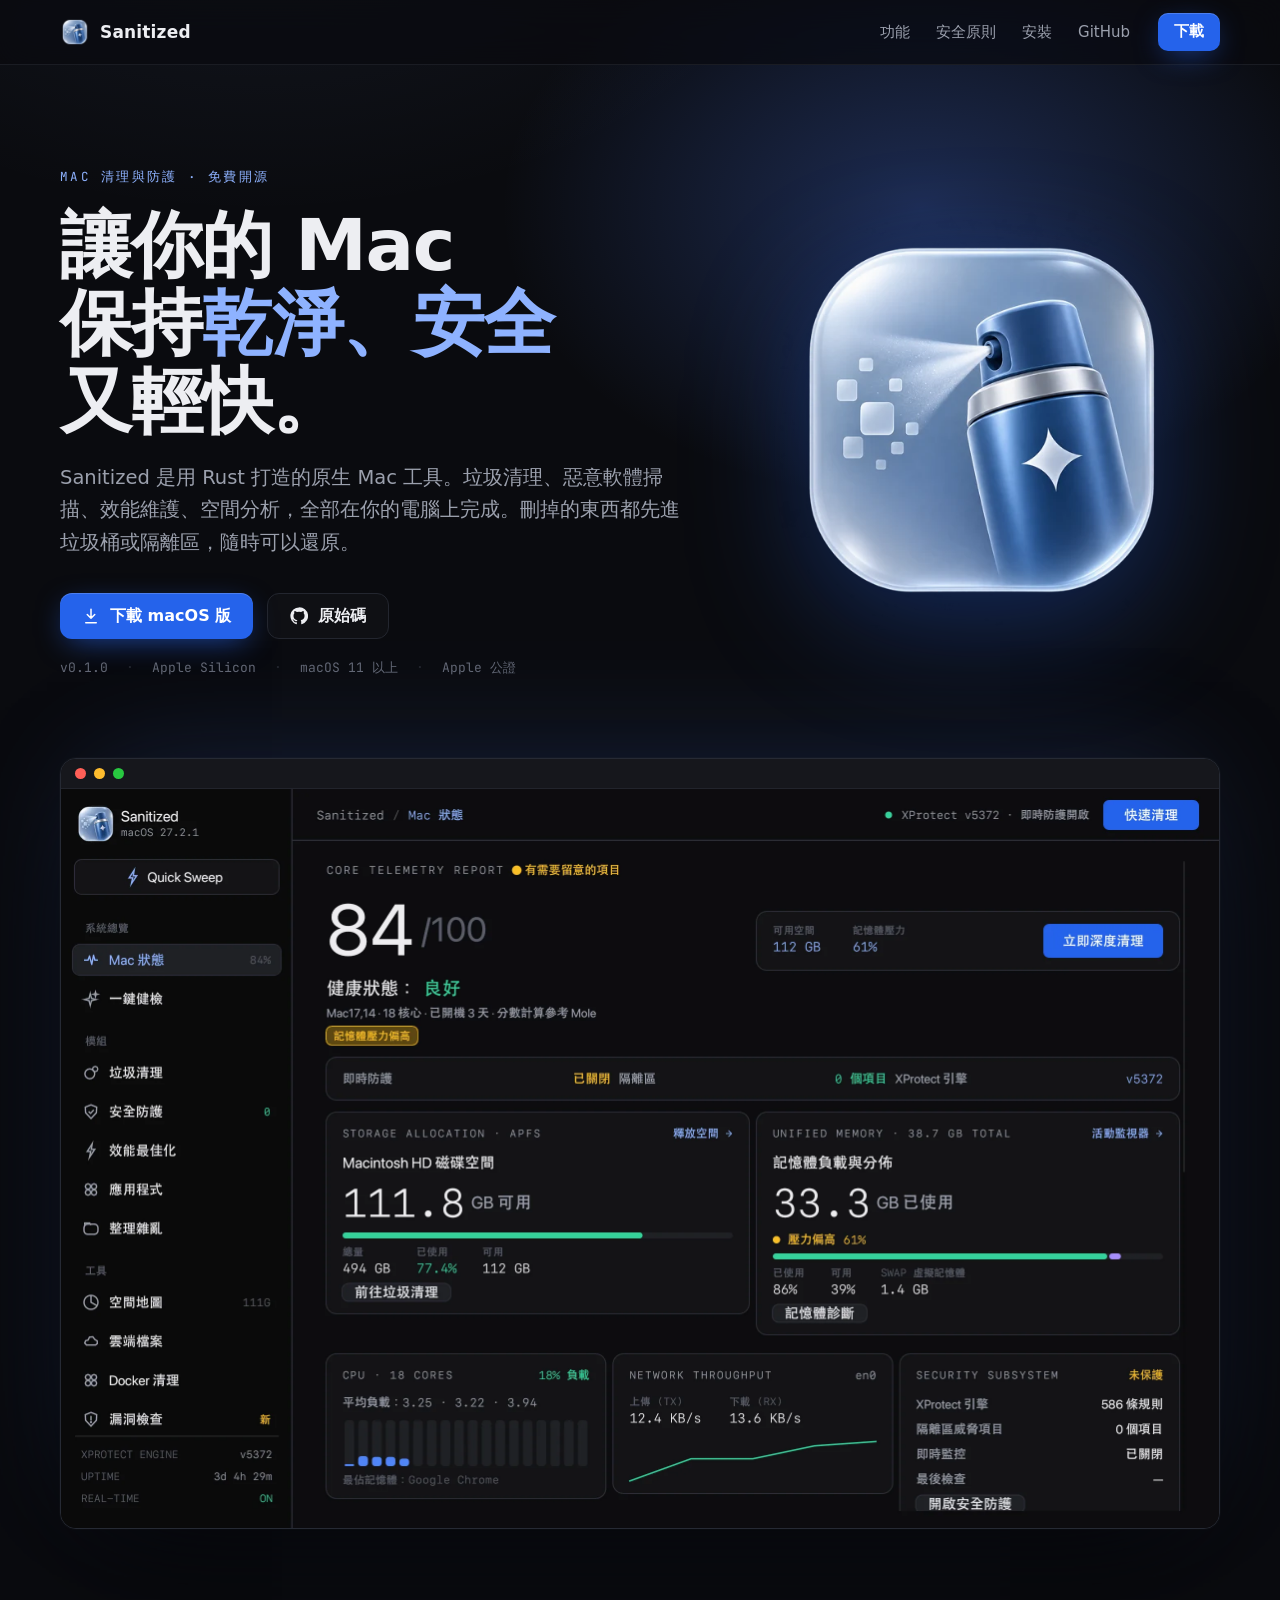
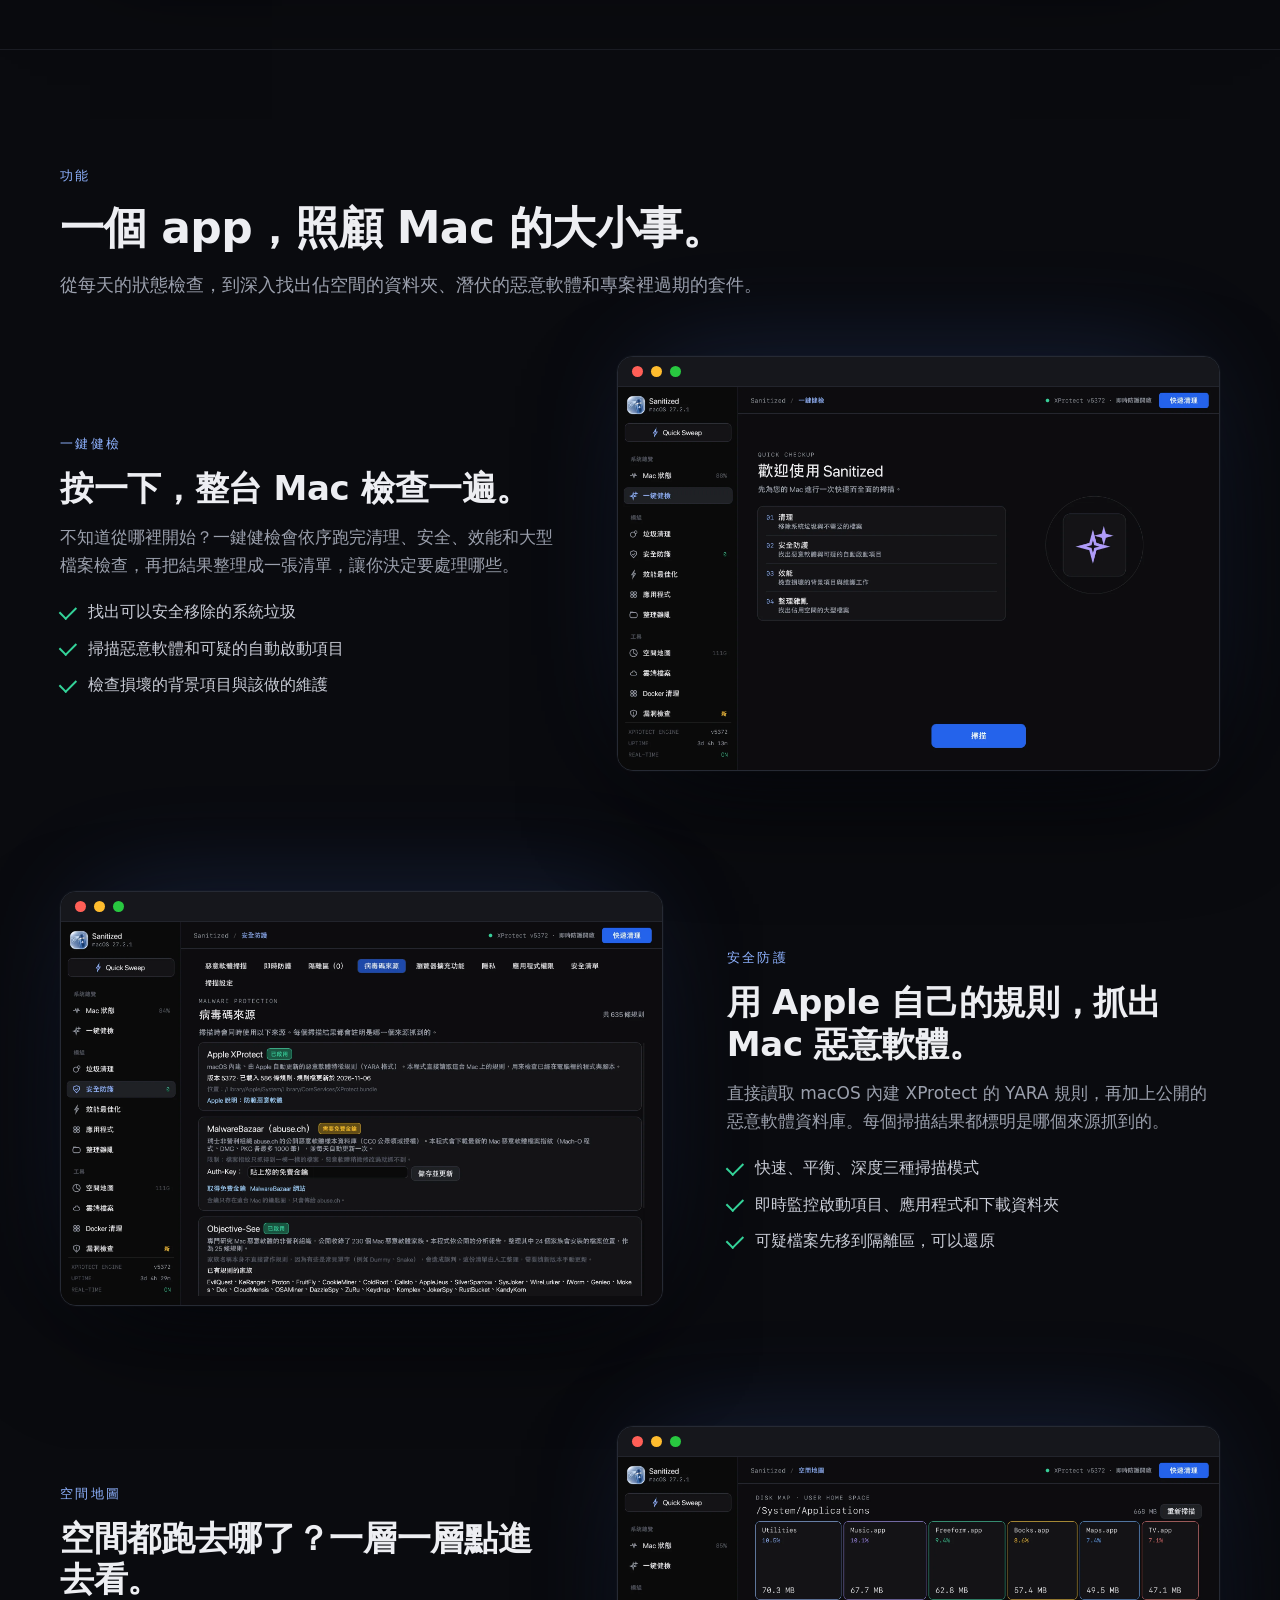
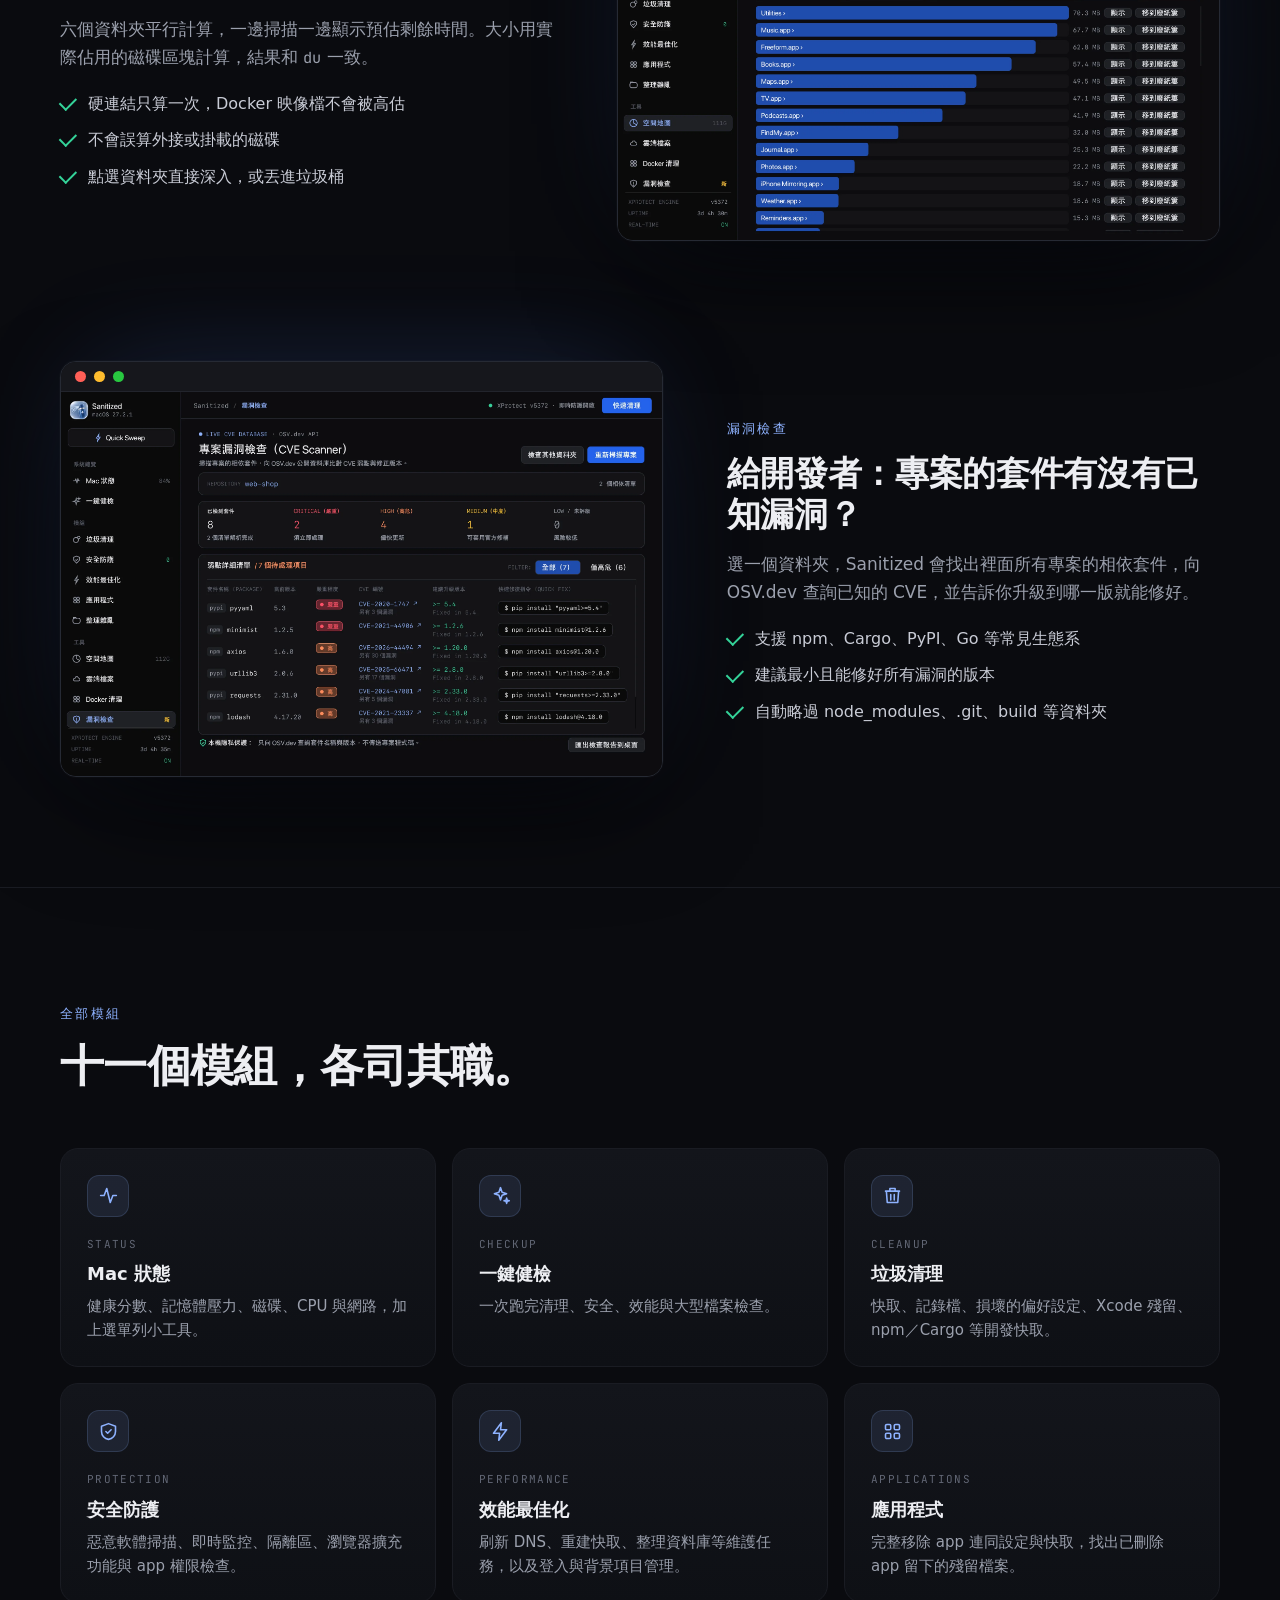
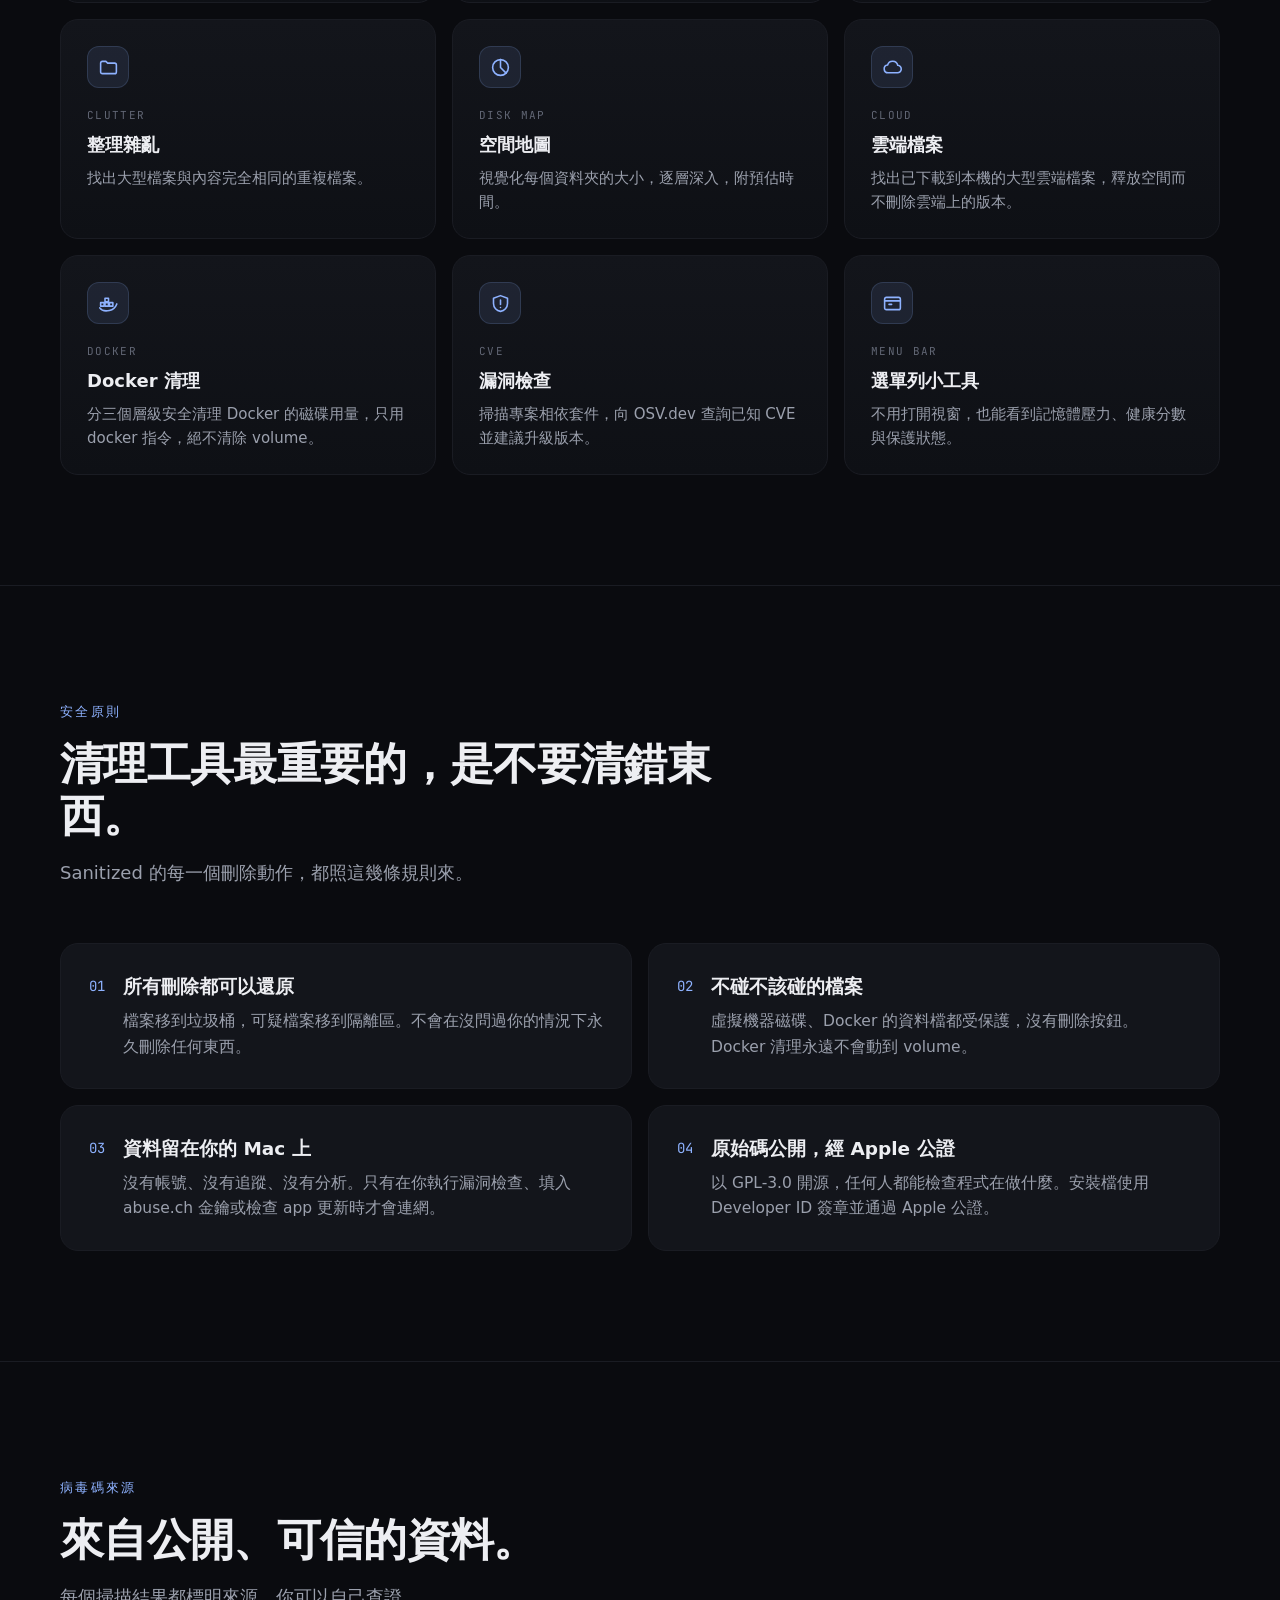
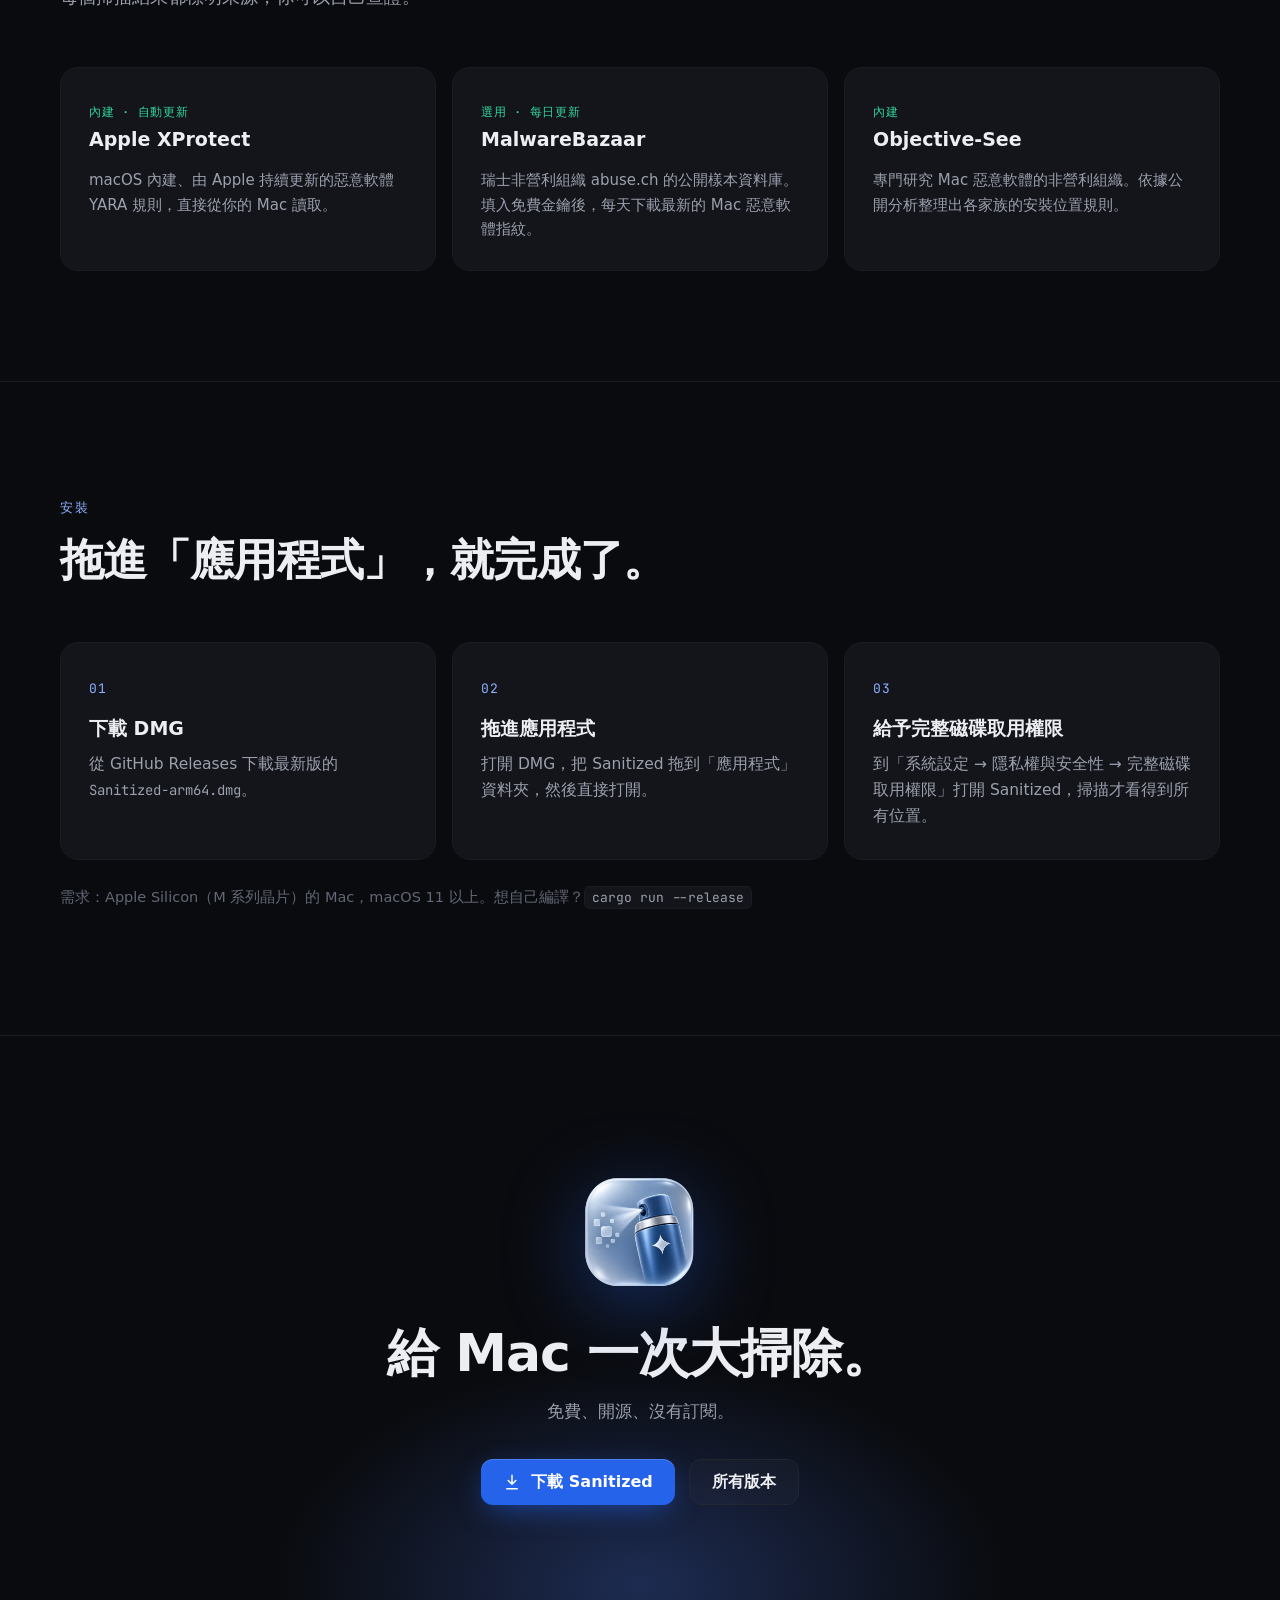
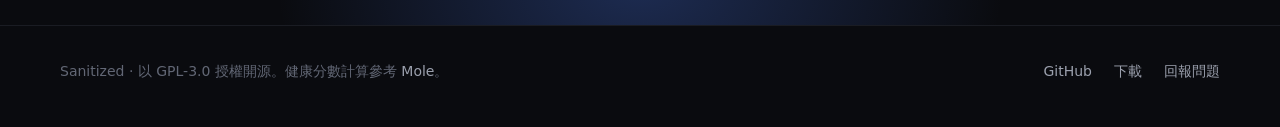
==== site/index.html @ 8356ea03 "Add landing page for sanitized.kaiwu.com.tw Co-Authored-By: Claude Opus 5.5 <noreply@anthropic.com>" ====
<!doctype html>
<html lang="zh-Hant">
<head>
<meta charset="utf-8">
<meta name="viewport" content="width=device-width, initial-scale=1">
<title>Sanitized — 免費開源的 Mac 清理與防護工具</title>
<meta name="description" content="Sanitized 是用 Rust 打造的 Mac 清理工具：垃圾清理、惡意軟體掃描、效能維護、空間地圖與專案漏洞檢查。所有刪除都可還原，經 Apple 公證，免費開源。">
<meta name="theme-color" content="#0a0b0f">
<link rel="icon" type="image/png" href="img/favicon.png">
<link rel="apple-touch-icon" href="img/apple-touch-icon.png">
<meta property="og:type" content="website">
<meta property="og:url" content="https://sanitized.kaiwu.com.tw/">
<meta property="og:title" content="Sanitized — 免費開源的 Mac 清理與防護工具">
<meta property="og:description" content="垃圾清理、惡意軟體掃描、效能維護、空間地圖與專案漏洞檢查。所有刪除都可還原，經 Apple 公證。">
<meta property="og:image" content="https://sanitized.kaiwu.com.tw/img/og.jpg">
<meta name="twitter:card" content="summary_large_image">
<link rel="preconnect" href="https://fonts.googleapis.com">
<link rel="preconnect" href="https://fonts.gstatic.com" crossorigin>
<link href="https://fonts.googleapis.com/css2?family=JetBrains+Mono:wght@400;500&display=swap" rel="stylesheet">
<style>
:root {
  --bg: #0a0b0f;
  --bg-2: #0e1015;
  --surface: #13151b;
  --surface-hi: #1a1d25;
  --line: #23262f;
  --line-soft: #1a1c23;
  --text: #edeef2;
  --muted: #9ba0ad;
  --faint: #626775;
  --accent: #8eb2ff;
  --accent-deep: #2563eb;
  --accent-glow: rgba(78, 128, 255, .28);
  --green: #34d399;
  --amber: #fbbf24;
  --radius: 18px;
  --sans: -apple-system, BlinkMacSystemFont, "SF Pro Text", "PingFang TC", "Noto Sans TC", "Microsoft JhengHei", system-ui, sans-serif;
  --mono: "JetBrains Mono", "SF Mono", ui-monospace, Menlo, monospace;
  color-scheme: dark;
}
* { box-sizing: border-box; }
html { scroll-behavior: smooth; }
body {
  margin: 0;
  background: var(--bg);
  color: var(--text);
  font-family: var(--sans);
  font-size: 17px;
  line-height: 1.65;
  -webkit-font-smoothing: antialiased;
  overflow-x: hidden;
}
img { max-width: 100%; height: auto; display: block; }
a { color: inherit; text-decoration: none; }
.wrap { width: min(1160px, 100% - 40px); margin-inline: auto; }
.eyebrow {
  font-family: var(--mono);
  font-size: 12.5px;
  letter-spacing: .18em;
  text-transform: uppercase;
  color: var(--accent);
}

/* ---------- nav */
nav.top {
  position: sticky; top: 0; z-index: 20;
  backdrop-filter: saturate(160%) blur(16px);
  -webkit-backdrop-filter: saturate(160%) blur(16px);
  background: rgba(10, 11, 15, .72);
  border-bottom: 1px solid var(--line-soft);
}
nav.top .wrap { display: flex; align-items: center; gap: 28px; height: 64px; }
.brand { display: flex; align-items: center; gap: 10px; font-weight: 600; font-size: 17px; letter-spacing: .01em; }
.brand img { width: 30px; height: 30px; }
nav.top ul { display: flex; gap: 26px; list-style: none; margin: 0 0 0 auto; padding: 0; font-size: 15px; color: var(--muted); }
nav.top ul a:hover { color: var(--text); }
.btn {
  display: inline-flex; align-items: center; justify-content: center; gap: 10px;
  height: 46px; padding: 0 22px; border-radius: 12px;
  font-size: 16px; font-weight: 600; white-space: nowrap;
  transition: transform .15s ease, background .15s ease, border-color .15s ease;
}
.btn:active { transform: translateY(1px); }
.btn-primary { background: var(--accent-deep); color: #fff; box-shadow: 0 8px 30px -8px rgba(37, 99, 235, .7), inset 0 1px 0 rgba(255,255,255,.18); }
.btn-primary:hover { background: #2f6df0; }
.btn-ghost { border: 1px solid var(--line); color: var(--text); background: rgba(255,255,255,.02); }
.btn-ghost:hover { border-color: #353947; background: rgba(255,255,255,.05); }
.btn svg { width: 18px; height: 18px; flex: none; }
nav.top .btn { height: 38px; padding: 0 16px; font-size: 14.5px; border-radius: 10px; }

/* ---------- hero */
.hero { position: relative; padding: 96px 0 40px; }
.hero::before {
  content: ""; position: absolute; inset: -200px 0 auto; height: 900px; z-index: -1;
  background:
    radial-gradient(600px 420px at 72% 38%, var(--accent-glow), transparent 70%),
    radial-gradient(800px 500px at 20% 0%, rgba(142, 178, 255, .08), transparent 70%);
}
.hero-grid { display: grid; grid-template-columns: 1.15fr .85fr; align-items: center; gap: 48px; }
.hero h1 {
  font-size: clamp(40px, 6.2vw, 72px);
  line-height: 1.08; letter-spacing: -.02em; font-weight: 700;
  margin: 18px 0 22px;
}
.hero h1 .soft { color: var(--accent); }
.hero p.lede { font-size: clamp(17px, 1.6vw, 19.5px); color: var(--muted); max-width: 34em; margin: 0 0 34px; }
.cta { display: flex; flex-wrap: wrap; gap: 14px; align-items: center; }
.meta { margin-top: 18px; font-family: var(--mono); font-size: 13px; color: var(--faint); display: flex; flex-wrap: wrap; gap: 8px 18px; }
.meta span::before { content: "·"; margin-right: 18px; color: var(--line); }
.meta span:first-child::before { display: none; }
.hero-logo { position: relative; justify-self: center; width: min(420px, 100%); }
.hero-logo img { width: 100%; filter: drop-shadow(0 30px 60px rgba(37, 99, 235, .35)); animation: float 7s ease-in-out infinite; }
@keyframes float { 50% { transform: translateY(-12px) rotate(-1deg); } }
@media (prefers-reduced-motion: reduce) { .hero-logo img { animation: none; } html { scroll-behavior: auto; } }

/* ---------- window frame */
.window {
  border-radius: 16px; overflow: hidden;
  border: 1px solid #262a34;
  background: #0c0c0e;
  box-shadow: 0 40px 120px -30px rgba(0,0,0,.9), 0 0 0 1px rgba(255,255,255,.02), 0 -20px 120px -40px var(--accent-glow);
}
.window .bar { height: 30px; display: flex; align-items: center; gap: 8px; padding: 0 14px; background: #16171c; border-bottom: 1px solid #22242c; }
.window .bar i { width: 11px; height: 11px; border-radius: 50%; background: #3a3d48; }
.window .bar i:nth-child(1) { background: #ff5f57; }
.window .bar i:nth-child(2) { background: #febc2e; }
.window .bar i:nth-child(3) { background: #28c840; }
.showcase { padding: 40px 0 120px; }

/* ---------- sections */
section.block { padding: 110px 0; border-top: 1px solid var(--line-soft); }
.head { max-width: 720px; margin-bottom: 56px; }
.head h2 { font-size: clamp(30px, 4vw, 44px); line-height: 1.18; letter-spacing: -.015em; margin: 14px 0 16px; font-weight: 700; }
.head p { color: var(--muted); margin: 0; font-size: 18px; }

/* feature rows */
.row { display: grid; grid-template-columns: .9fr 1.1fr; gap: 64px; align-items: center; margin-bottom: 120px; }
.row:last-child { margin-bottom: 0; }
.row.flip { grid-template-columns: 1.1fr .9fr; }
.row.flip .copy { order: 2; }
.row h3 { font-size: clamp(26px, 3vw, 34px); line-height: 1.22; margin: 12px 0 14px; letter-spacing: -.01em; }
.row p { color: var(--muted); margin: 0 0 20px; }
.ticks { list-style: none; padding: 0; margin: 0; display: grid; gap: 10px; }
.ticks li { position: relative; padding-left: 28px; color: #c9ccd6; font-size: 16px; }
.ticks li::before {
  content: ""; position: absolute; left: 2px; top: .52em; width: 14px; height: 8px;
  border-left: 2px solid var(--green); border-bottom: 2px solid var(--green);
  transform: rotate(-45deg) translateY(-3px);
}

/* grid of all modules */
.grid { display: grid; grid-template-columns: repeat(3, 1fr); gap: 16px; }
.card {
  background: linear-gradient(180deg, var(--surface), var(--bg-2));
  border: 1px solid var(--line-soft);
  border-radius: var(--radius);
  padding: 26px 26px 24px;
  transition: border-color .2s ease, transform .2s ease;
}
.card:hover { border-color: var(--line); transform: translateY(-2px); }
.card .ico {
  width: 42px; height: 42px; border-radius: 12px; display: grid; place-items: center;
  background: rgba(142, 178, 255, .1); color: var(--accent); margin-bottom: 18px;
  border: 1px solid rgba(142, 178, 255, .16);
}
.card .ico svg { width: 21px; height: 21px; }
.card h4 { margin: 0 0 6px; font-size: 18px; }
.card p { margin: 0; color: var(--muted); font-size: 15px; line-height: 1.6; }
.card .tag { font-family: var(--mono); font-size: 11px; letter-spacing: .12em; color: var(--faint); margin-bottom: 6px; display: block; }

/* principles */
.principles { display: grid; grid-template-columns: repeat(2, 1fr); gap: 16px; }
.principle { display: flex; gap: 18px; padding: 28px; border-radius: var(--radius); border: 1px solid var(--line-soft); background: var(--surface); }
.principle .num { font-family: var(--mono); color: var(--accent); font-size: 14px; padding-top: 3px; }
.principle h4 { margin: 0 0 6px; font-size: 18.5px; }
.principle p { margin: 0; color: var(--muted); font-size: 15.5px; }

/* sources */
.sources { display: grid; grid-template-columns: repeat(3, 1fr); gap: 16px; }
.source { padding: 28px; border-radius: var(--radius); border: 1px solid var(--line-soft); background: var(--surface); }
.source h4 { margin: 0 0 4px; font-size: 19px; }
.source .kind { font-family: var(--mono); font-size: 12px; color: var(--green); letter-spacing: .06em; }
.source p { color: var(--muted); font-size: 15px; margin: 12px 0 0; }

/* install */
.install { display: grid; grid-template-columns: repeat(3, 1fr); gap: 16px; counter-reset: s; }
.step { padding: 30px 28px; border-radius: var(--radius); border: 1px solid var(--line-soft); background: var(--surface); position: relative; }
.step::before {
  counter-increment: s; content: "0" counter(s);
  font-family: var(--mono); font-size: 13px; color: var(--accent); letter-spacing: .1em;
}
.step h4 { margin: 12px 0 8px; font-size: 19px; }
.step p { margin: 0; color: var(--muted); font-size: 15.5px; }
.req { margin-top: 26px; color: var(--faint); font-size: 14.5px; }
.req code { font-family: var(--mono); font-size: 13px; color: var(--muted); background: var(--surface); border: 1px solid var(--line-soft); padding: 2px 7px; border-radius: 6px; }

/* final cta */
.final { text-align: center; padding: 130px 0 120px; position: relative; border-top: 1px solid var(--line-soft); overflow: hidden; }
.final::before { content: ""; position: absolute; inset: auto 0 -260px; height: 600px; z-index: -1; background: radial-gradient(520px 320px at 50% 50%, var(--accent-glow), transparent 70%); }
.final img { width: 132px; margin: 0 auto 26px; filter: drop-shadow(0 18px 40px rgba(37,99,235,.4)); }
.final h2 { font-size: clamp(32px, 4.6vw, 52px); margin: 0 0 14px; letter-spacing: -.02em; line-height: 1.15; }
.final p { color: var(--muted); margin: 0 auto 34px; max-width: 30em; }
.final .cta { justify-content: center; }

footer { border-top: 1px solid var(--line-soft); padding: 34px 0 44px; color: var(--faint); font-size: 14px; }
footer .wrap { display: flex; flex-wrap: wrap; gap: 12px 28px; justify-content: space-between; }
footer a { color: var(--muted); }
footer a:hover { color: var(--text); }
footer nav { display: flex; gap: 22px; flex-wrap: wrap; }

/* ---------- responsive */
@media (max-width: 960px) {
  .hero { padding-top: 56px; }
  .hero-grid, .row, .row.flip { grid-template-columns: 1fr; gap: 36px; }
  .hero-logo { order: -1; width: min(260px, 70%); }
  .row.flip .copy { order: 0; }
  .row { margin-bottom: 88px; }
  .grid, .sources, .install { grid-template-columns: 1fr 1fr; }
  section.block { padding: 84px 0; }
}
@media (max-width: 640px) {
  body { font-size: 16px; }
  .wrap { width: calc(100% - 32px); }
  nav.top ul { display: none; }
  nav.top .btn { margin-left: auto; }
  .grid, .sources, .install, .principles { grid-template-columns: 1fr; }
  .window .bar { height: 22px; padding: 0 10px; gap: 6px; }
  .window .bar i { width: 8px; height: 8px; }
  .window { border-radius: 10px; }
  .cta .btn { width: 100%; }
  .showcase { padding-bottom: 80px; }
  .principle { padding: 22px; }
}
</style>
</head>
<body>

<nav class="top" aria-label="主選單">
  <div class="wrap">
    <a class="brand" href="#"><img src="img/favicon.png" alt="" width="30" height="30">Sanitized</a>
    <ul>
      <li><a href="#features">功能</a></li>
      <li><a href="#safety">安全原則</a></li>
      <li><a href="#install">安裝</a></li>
      <li><a href="https://github.com/kaiwutech-TW/sanitized">GitHub</a></li>
    </ul>
    <a class="btn btn-primary" href="https://github.com/kaiwutech-TW/sanitized/releases/latest/download/Sanitized-arm64.dmg">下載</a>
  </div>
</nav>

<header class="hero">
  <div class="wrap hero-grid">
    <div>
      <span class="eyebrow">Mac 清理與防護 · 免費開源</span>
      <h1>讓你的 Mac<br>保持<span class="soft">乾淨、安全</span><br>又輕快。</h1>
      <p class="lede">Sanitized 是用 Rust 打造的原生 Mac 工具。垃圾清理、惡意軟體掃描、效能維護、空間分析，全部在你的電腦上完成。刪掉的東西都先進垃圾桶或隔離區，隨時可以還原。</p>
      <div class="cta">
        <a class="btn btn-primary" href="https://github.com/kaiwutech-TW/sanitized/releases/latest/download/Sanitized-arm64.dmg">
          <svg viewBox="0 0 24 24" fill="none" stroke="currentColor" stroke-width="2" stroke-linecap="round" stroke-linejoin="round" aria-hidden="true"><path d="M12 3v12m0 0-5-5m5 5 5-5M5 21h14"/></svg>
          下載 macOS 版
        </a>
        <a class="btn btn-ghost" href="https://github.com/kaiwutech-TW/sanitized">
          <svg viewBox="0 0 24 24" fill="currentColor" aria-hidden="true"><path d="M12 .5a11.5 11.5 0 0 0-3.64 22.41c.58.1.79-.25.79-.56v-2c-3.2.7-3.88-1.37-3.88-1.37-.53-1.33-1.28-1.69-1.28-1.69-1.05-.71.08-.7.08-.7 1.16.08 1.77 1.19 1.77 1.19 1.03 1.77 2.7 1.26 3.36.96.1-.75.4-1.26.73-1.55-2.55-.29-5.24-1.28-5.24-5.68 0-1.26.45-2.28 1.19-3.09-.12-.29-.52-1.46.11-3.04 0 0 .97-.31 3.17 1.18a11 11 0 0 1 5.77 0c2.2-1.49 3.17-1.18 3.17-1.18.63 1.58.23 2.75.11 3.04.74.81 1.19 1.83 1.19 3.09 0 4.41-2.69 5.38-5.25 5.67.41.36.78 1.06.78 2.14v3.17c0 .31.21.67.8.56A11.5 11.5 0 0 0 12 .5Z"/></svg>
          原始碼
        </a>
      </div>
      <div class="meta"><span>v0.1.0</span><span>Apple Silicon</span><span>macOS 11 以上</span><span>Apple 公證</span></div>
    </div>
    <div class="hero-logo"><img src="img/logo-512.webp" alt="Sanitized 圖示：藍色噴霧罐" width="512" height="512"></div>
  </div>
</header>

<div class="showcase">
  <div class="wrap">
    <div class="window">
      <div class="bar"><i></i><i></i><i></i></div>
      <img src="img/shot-status.webp" alt="Sanitized 的 Mac 狀態頁：健康分數、磁碟、記憶體、CPU 與安全狀態" width="2320" height="1480">
    </div>
  </div>
</div>

<section class="block" id="features">
  <div class="wrap">
    <div class="head">
      <span class="eyebrow">功能</span>
      <h2>一個 app，照顧 Mac 的大小事。</h2>
      <p>從每天的狀態檢查，到深入找出佔空間的資料夾、潛伏的惡意軟體和專案裡過期的套件。</p>
    </div>

    <div class="row">
      <div class="copy">
        <span class="eyebrow">一鍵健檢</span>
        <h3>按一下，整台 Mac 檢查一遍。</h3>
        <p>不知道從哪裡開始？一鍵健檢會依序跑完清理、安全、效能和大型檔案檢查，再把結果整理成一張清單，讓你決定要處理哪些。</p>
        <ul class="ticks">
          <li>找出可以安全移除的系統垃圾</li>
          <li>掃描惡意軟體和可疑的自動啟動項目</li>
          <li>檢查損壞的背景項目與該做的維護</li>
      </ul>
      </div>
      <div class="window"><div class="bar"><i></i><i></i><i></i></div><img src="img/shot-home.webp" alt="一鍵健檢頁面" loading="lazy" width="2320" height="1480"></div>
    </div>

    <div class="row flip">
      <div class="copy">
        <span class="eyebrow">安全防護</span>
        <h3>用 Apple 自己的規則，抓出 Mac 惡意軟體。</h3>
        <p>直接讀取 macOS 內建 XProtect 的 YARA 規則，再加上公開的惡意軟體資料庫。每個掃描結果都標明是哪個來源抓到的。</p>
        <ul class="ticks">
          <li>快速、平衡、深度三種掃描模式</li>
          <li>即時監控啟動項目、應用程式和下載資料夾</li>
          <li>可疑檔案先移到隔離區，可以還原</li>
        </ul>
      </div>
      <div class="window"><div class="bar"><i></i><i></i><i></i></div><img src="img/shot-sources.webp" alt="病毒碼來源頁面：Apple XProtect、MalwareBazaar、Objective-See" loading="lazy" width="2320" height="1480"></div>
    </div>

    <div class="row">
      <div class="copy">
        <span class="eyebrow">空間地圖</span>
        <h3>空間都跑去哪了？一層一層點進去看。</h3>
        <p>六個資料夾平行計算，一邊掃描一邊顯示預估剩餘時間。大小用實際佔用的磁碟區塊計算，結果和 <code style="font-family:var(--mono);font-size:.9em">du</code> 一致。</p>
        <ul class="ticks">
          <li>硬連結只算一次，Docker 映像檔不會被高估</li>
          <li>不會誤算外接或掛載的磁碟</li>
          <li>點選資料夾直接深入，或丟進垃圾桶</li>
        </ul>
      </div>
      <div class="window"><div class="bar"><i></i><i></i><i></i></div><img src="img/shot-lens.webp" alt="空間地圖頁面：依大小排列的資料夾" loading="lazy" width="2320" height="1480"></div>
    </div>

    <div class="row flip">
      <div class="copy">
        <span class="eyebrow">漏洞檢查</span>
        <h3>給開發者：專案的套件有沒有已知漏洞？</h3>
        <p>選一個資料夾，Sanitized 會找出裡面所有專案的相依套件，向 OSV.dev 查詢已知的 CVE，並告訴你升級到哪一版就能修好。</p>
        <ul class="ticks">
          <li>支援 npm、Cargo、PyPI、Go 等常見生態系</li>
          <li>建議最小且能修好所有漏洞的版本</li>
          <li>自動略過 node_modules、.git、build 等資料夾</li>
        </ul>
      </div>
      <div class="window"><div class="bar"><i></i><i></i><i></i></div><img src="img/shot-vuln.webp" alt="漏洞檢查頁面" loading="lazy" width="2320" height="1480"></div>
    </div>
  </div>
</section>

<section class="block">
  <div class="wrap">
    <div class="head">
      <span class="eyebrow">全部模組</span>
      <h2>十一個模組，各司其職。</h2>
    </div>
    <div class="grid">
      <div class="card"><div class="ico"><svg viewBox="0 0 24 24" fill="none" stroke="currentColor" stroke-width="1.8" stroke-linecap="round" stroke-linejoin="round"><path d="M3 12h4l3-8 4 16 3-8h4"/></svg></div><span class="tag">STATUS</span><h4>Mac 狀態</h4><p>健康分數、記憶體壓力、磁碟、CPU 與網路，加上選單列小工具。</p></div>
      <div class="card"><div class="ico"><svg viewBox="0 0 24 24" fill="none" stroke="currentColor" stroke-width="1.8" stroke-linecap="round" stroke-linejoin="round"><path d="M12 3l1.8 5.2L19 10l-5.2 1.8L12 17l-1.8-5.2L5 10l5.2-1.8z"/><path d="M19 15l.7 2.3L22 18l-2.3.7L19 21l-.7-2.3L16 18l2.3-.7z"/></svg></div><span class="tag">CHECKUP</span><h4>一鍵健檢</h4><p>一次跑完清理、安全、效能與大型檔案檢查。</p></div>
      <div class="card"><div class="ico"><svg viewBox="0 0 24 24" fill="none" stroke="currentColor" stroke-width="1.8" stroke-linecap="round" stroke-linejoin="round"><path d="M4 7h16M10 11v6M14 11v6M5 7l1 13h12l1-13M9 7V4h6v3"/></svg></div><span class="tag">CLEANUP</span><h4>垃圾清理</h4><p>快取、記錄檔、損壞的偏好設定、Xcode 殘留、npm／Cargo 等開發快取。</p></div>
      <div class="card"><div class="ico"><svg viewBox="0 0 24 24" fill="none" stroke="currentColor" stroke-width="1.8" stroke-linecap="round" stroke-linejoin="round"><path d="M12 3l8 3v6c0 4.5-3.4 8.3-8 9-4.6-.7-8-4.5-8-9V6z"/><path d="M9 12l2 2 4-4"/></svg></div><span class="tag">PROTECTION</span><h4>安全防護</h4><p>惡意軟體掃描、即時監控、隔離區、瀏覽器擴充功能與 app 權限檢查。</p></div>
      <div class="card"><div class="ico"><svg viewBox="0 0 24 24" fill="none" stroke="currentColor" stroke-width="1.8" stroke-linecap="round" stroke-linejoin="round"><path d="M13 2L4 14h7l-1 8 9-12h-7z"/></svg></div><span class="tag">PERFORMANCE</span><h4>效能最佳化</h4><p>刷新 DNS、重建快取、整理資料庫等維護任務，以及登入與背景項目管理。</p></div>
      <div class="card"><div class="ico"><svg viewBox="0 0 24 24" fill="none" stroke="currentColor" stroke-width="1.8" stroke-linecap="round" stroke-linejoin="round"><rect x="4" y="4" width="6" height="6" rx="1.5"/><rect x="14" y="4" width="6" height="6" rx="1.5"/><rect x="4" y="14" width="6" height="6" rx="1.5"/><rect x="14" y="14" width="6" height="6" rx="1.5"/></svg></div><span class="tag">APPLICATIONS</span><h4>應用程式</h4><p>完整移除 app 連同設定與快取，找出已刪除 app 留下的殘留檔案。</p></div>
      <div class="card"><div class="ico"><svg viewBox="0 0 24 24" fill="none" stroke="currentColor" stroke-width="1.8" stroke-linecap="round" stroke-linejoin="round"><path d="M3 7a2 2 0 0 1 2-2h4l2 2h8a2 2 0 0 1 2 2v8a2 2 0 0 1-2 2H5a2 2 0 0 1-2-2z"/></svg></div><span class="tag">CLUTTER</span><h4>整理雜亂</h4><p>找出大型檔案與內容完全相同的重複檔案。</p></div>
      <div class="card"><div class="ico"><svg viewBox="0 0 24 24" fill="none" stroke="currentColor" stroke-width="1.8" stroke-linecap="round" stroke-linejoin="round"><circle cx="12" cy="12" r="9"/><path d="M12 3v9l6.4 6.4"/></svg></div><span class="tag">DISK MAP</span><h4>空間地圖</h4><p>視覺化每個資料夾的大小，逐層深入，附預估時間。</p></div>
      <div class="card"><div class="ico"><svg viewBox="0 0 24 24" fill="none" stroke="currentColor" stroke-width="1.8" stroke-linecap="round" stroke-linejoin="round"><path d="M7 18a4.5 4.5 0 0 1-.6-8.96A6 6 0 0 1 18 9.5a4.25 4.25 0 0 1-.5 8.5z"/></svg></div><span class="tag">CLOUD</span><h4>雲端檔案</h4><p>找出已下載到本機的大型雲端檔案，釋放空間而不刪除雲端上的版本。</p></div>
      <div class="card"><div class="ico"><svg viewBox="0 0 24 24" fill="none" stroke="currentColor" stroke-width="1.8" stroke-linecap="round" stroke-linejoin="round"><rect x="3" y="11" width="4" height="4"/><rect x="8" y="11" width="4" height="4"/><rect x="13" y="11" width="4" height="4"/><rect x="8" y="6" width="4" height="4"/><path d="M2 17c2 3 6 4 11 3 4-.8 7-3.5 8.5-7.5"/></svg></div><span class="tag">DOCKER</span><h4>Docker 清理</h4><p>分三個層級安全清理 Docker 的磁碟用量，只用 docker 指令，絕不清除 volume。</p></div>
      <div class="card"><div class="ico"><svg viewBox="0 0 24 24" fill="none" stroke="currentColor" stroke-width="1.8" stroke-linecap="round" stroke-linejoin="round"><path d="M12 3l8 3v6c0 4.5-3.4 8.3-8 9-4.6-.7-8-4.5-8-9V6z"/><path d="M12 8v5M12 16.5v.01"/></svg></div><span class="tag">CVE</span><h4>漏洞檢查</h4><p>掃描專案相依套件，向 OSV.dev 查詢已知 CVE 並建議升級版本。</p></div>
      <div class="card"><div class="ico"><svg viewBox="0 0 24 24" fill="none" stroke="currentColor" stroke-width="1.8" stroke-linecap="round" stroke-linejoin="round"><rect x="3" y="5" width="18" height="14" rx="2"/><path d="M3 9h18M8 13h3"/></svg></div><span class="tag">MENU BAR</span><h4>選單列小工具</h4><p>不用打開視窗，也能看到記憶體壓力、健康分數與保護狀態。</p></div>
    </div>
  </div>
</section>

<section class="block" id="safety">
  <div class="wrap">
    <div class="head">
      <span class="eyebrow">安全原則</span>
      <h2>清理工具最重要的，是不要清錯東西。</h2>
      <p>Sanitized 的每一個刪除動作，都照這幾條規則來。</p>
    </div>
    <div class="principles">
      <div class="principle"><span class="num">01</span><div><h4>所有刪除都可以還原</h4><p>檔案移到垃圾桶，可疑檔案移到隔離區。不會在沒問過你的情況下永久刪除任何東西。</p></div></div>
      <div class="principle"><span class="num">02</span><div><h4>不碰不該碰的檔案</h4><p>虛擬機器磁碟、Docker 的資料檔都受保護，沒有刪除按鈕。Docker 清理永遠不會動到 volume。</p></div></div>
      <div class="principle"><span class="num">03</span><div><h4>資料留在你的 Mac 上</h4><p>沒有帳號、沒有追蹤、沒有分析。只有在你執行漏洞檢查、填入 abuse.ch 金鑰或檢查 app 更新時才會連網。</p></div></div>
      <div class="principle"><span class="num">04</span><div><h4>原始碼公開，經 Apple 公證</h4><p>以 GPL-3.0 開源，任何人都能檢查程式在做什麼。安裝檔使用 Developer ID 簽章並通過 Apple 公證。</p></div></div>
    </div>
  </div>
</section>

<section class="block">
  <div class="wrap">
    <div class="head">
      <span class="eyebrow">病毒碼來源</span>
      <h2>來自公開、可信的資料。</h2>
      <p>每個掃描結果都標明來源，你可以自己查證。</p>
    </div>
    <div class="sources">
      <div class="source"><span class="kind">內建 · 自動更新</span><h4>Apple XProtect</h4><p>macOS 內建、由 Apple 持續更新的惡意軟體 YARA 規則，直接從你的 Mac 讀取。</p></div>
      <div class="source"><span class="kind">選用 · 每日更新</span><h4>MalwareBazaar</h4><p>瑞士非營利組織 abuse.ch 的公開樣本資料庫。填入免費金鑰後，每天下載最新的 Mac 惡意軟體指紋。</p></div>
      <div class="source"><span class="kind">內建</span><h4>Objective-See</h4><p>專門研究 Mac 惡意軟體的非營利組織。依據公開分析整理出各家族的安裝位置規則。</p></div>
    </div>
  </div>
</section>

<section class="block" id="install">
  <div class="wrap">
    <div class="head">
      <span class="eyebrow">安裝</span>
      <h2>拖進「應用程式」，就完成了。</h2>
    </div>
    <div class="install">
      <div class="step"><h4>下載 DMG</h4><p>從 GitHub Releases 下載最新版的 <code style="font-family:var(--mono);font-size:.9em">Sanitized-arm64.dmg</code>。</p></div>
      <div class="step"><h4>拖進應用程式</h4><p>打開 DMG，把 Sanitized 拖到「應用程式」資料夾，然後直接打開。</p></div>
      <div class="step"><h4>給予完整磁碟取用權限</h4><p>到「系統設定 → 隱私權與安全性 → 完整磁碟取用權限」打開 Sanitized，掃描才看得到所有位置。</p></div>
    </div>
    <p class="req">需求：Apple Silicon（M 系列晶片）的 Mac，macOS 11 以上。想自己編譯？<code>cargo run --release</code></p>
  </div>
</section>

<section class="final">
  <div class="wrap">
    <img src="img/logo-512.webp" alt="" width="132" height="132" loading="lazy">
    <h2>給 Mac 一次大掃除。</h2>
    <p>免費、開源、沒有訂閱。</p>
    <div class="cta">
      <a class="btn btn-primary" href="https://github.com/kaiwutech-TW/sanitized/releases/latest/download/Sanitized-arm64.dmg">
        <svg viewBox="0 0 24 24" fill="none" stroke="currentColor" stroke-width="2" stroke-linecap="round" stroke-linejoin="round" aria-hidden="true"><path d="M12 3v12m0 0-5-5m5 5 5-5M5 21h14"/></svg>
        下載 Sanitized
      </a>
      <a class="btn btn-ghost" href="https://github.com/kaiwutech-TW/sanitized/releases">所有版本</a>
    </div>
  </div>
</section>

<footer>
  <div class="wrap">
    <span>Sanitized · 以 GPL-3.0 授權開源。健康分數計算參考 <a href="https://github.com/tw93/Mole">Mole</a>。</span>
    <nav aria-label="頁尾">
      <a href="https://github.com/kaiwutech-TW/sanitized">GitHub</a>
      <a href="https://github.com/kaiwutech-TW/sanitized/releases">下載</a>
      <a href="https://github.com/kaiwutech-TW/sanitized/issues">回報問題</a>
    </nav>
  </div>
</footer>

</body>
</html>
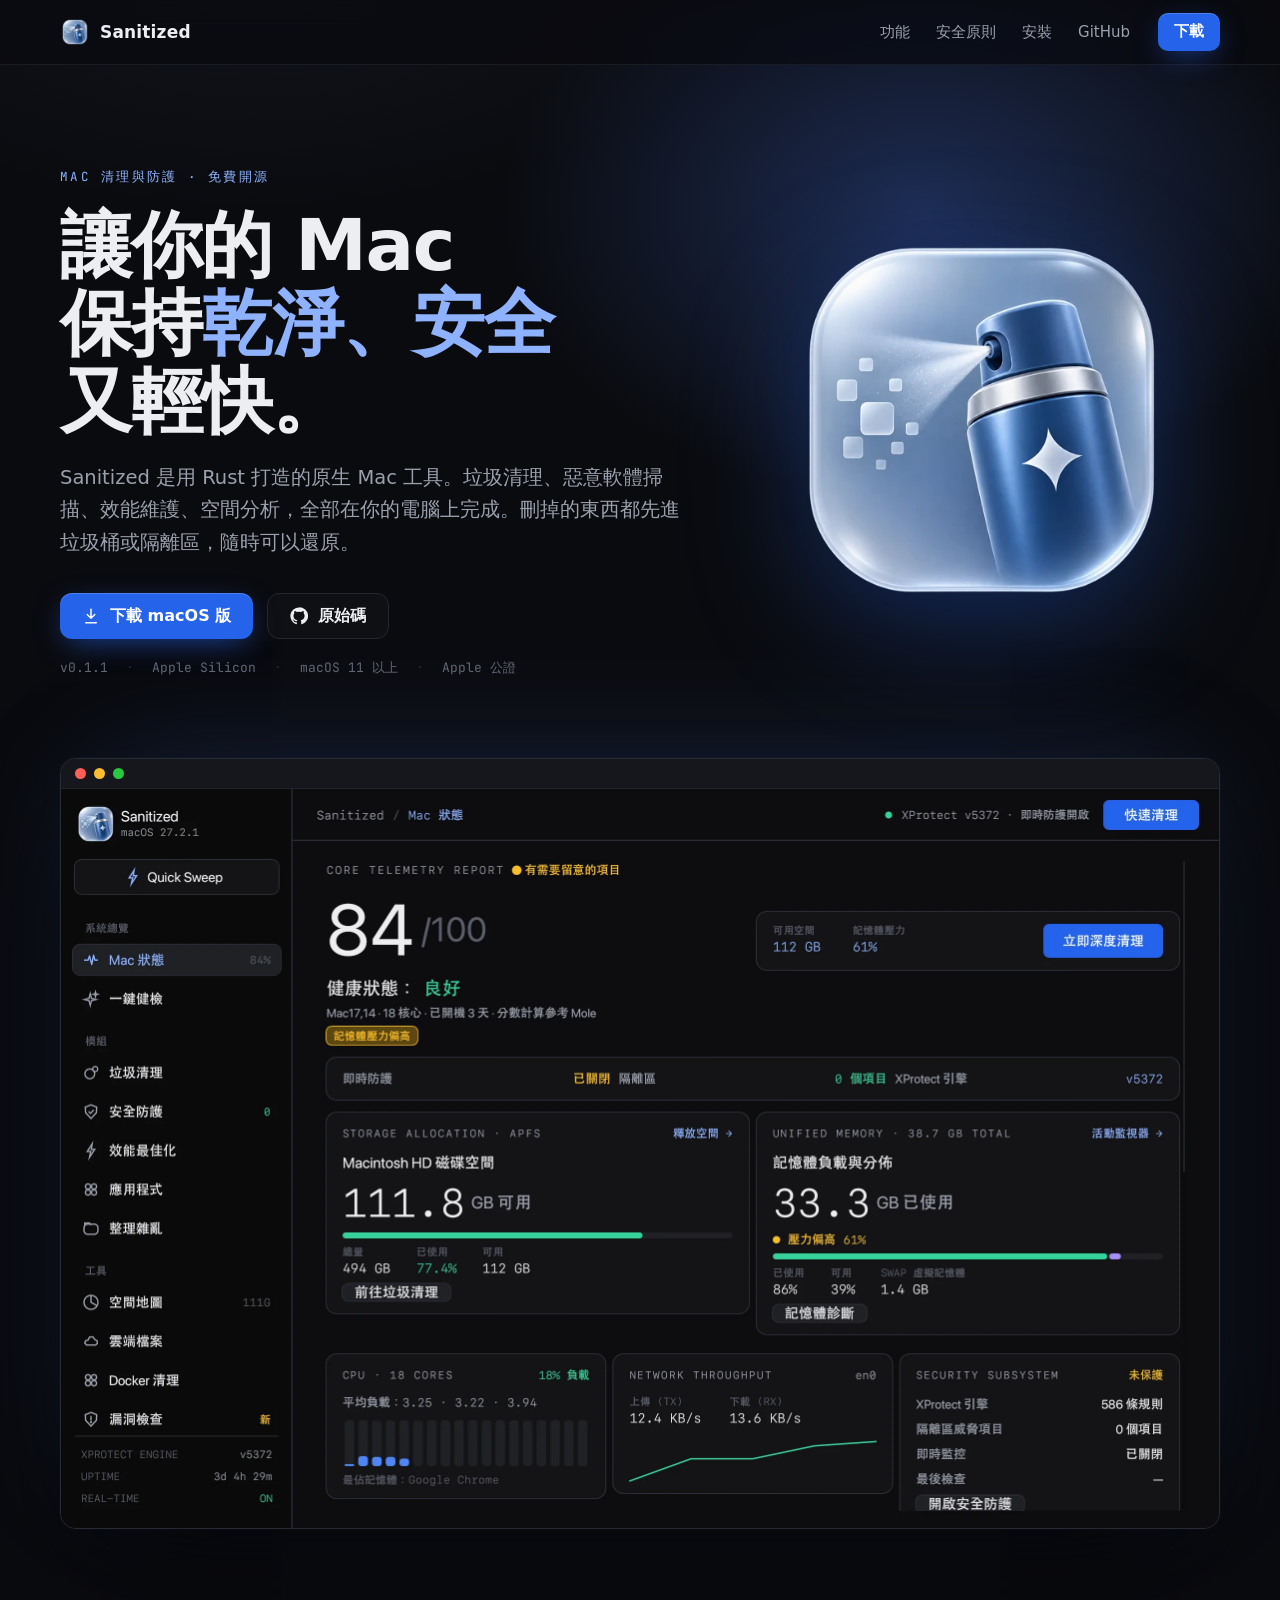
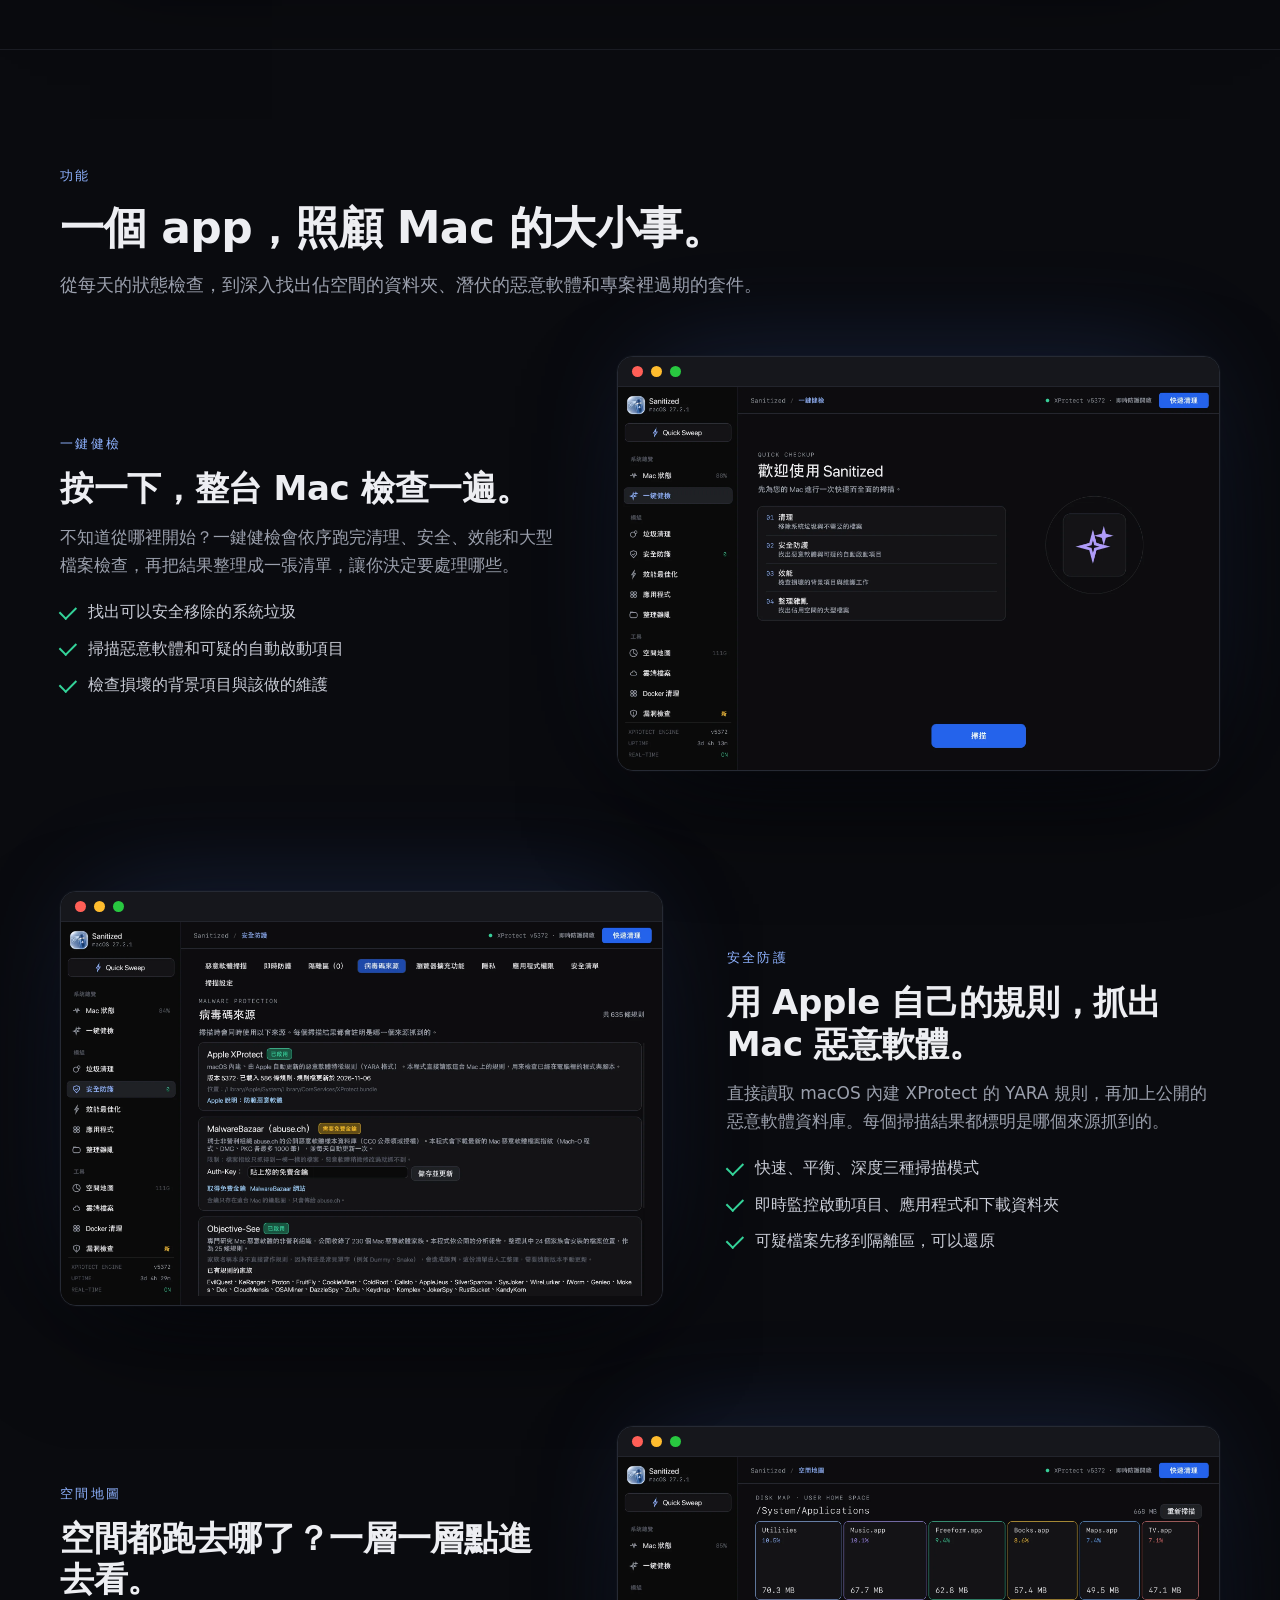
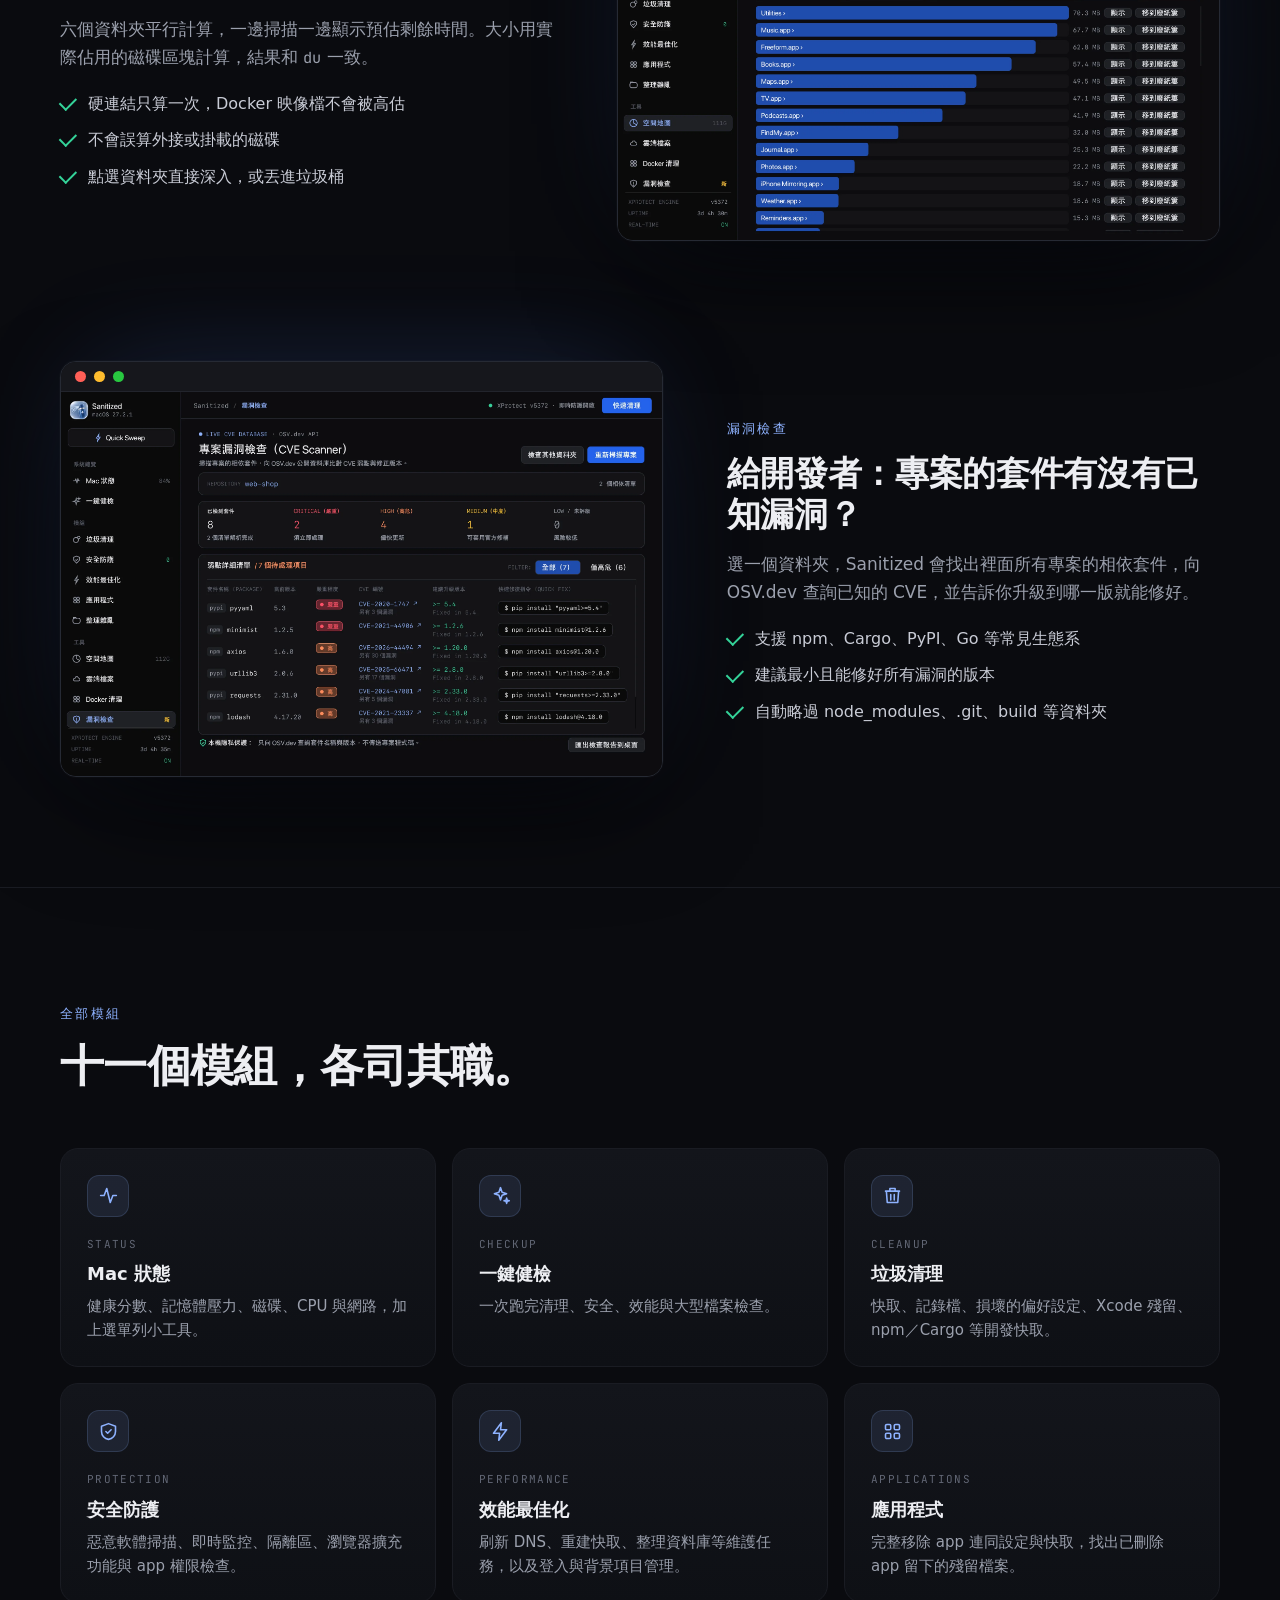
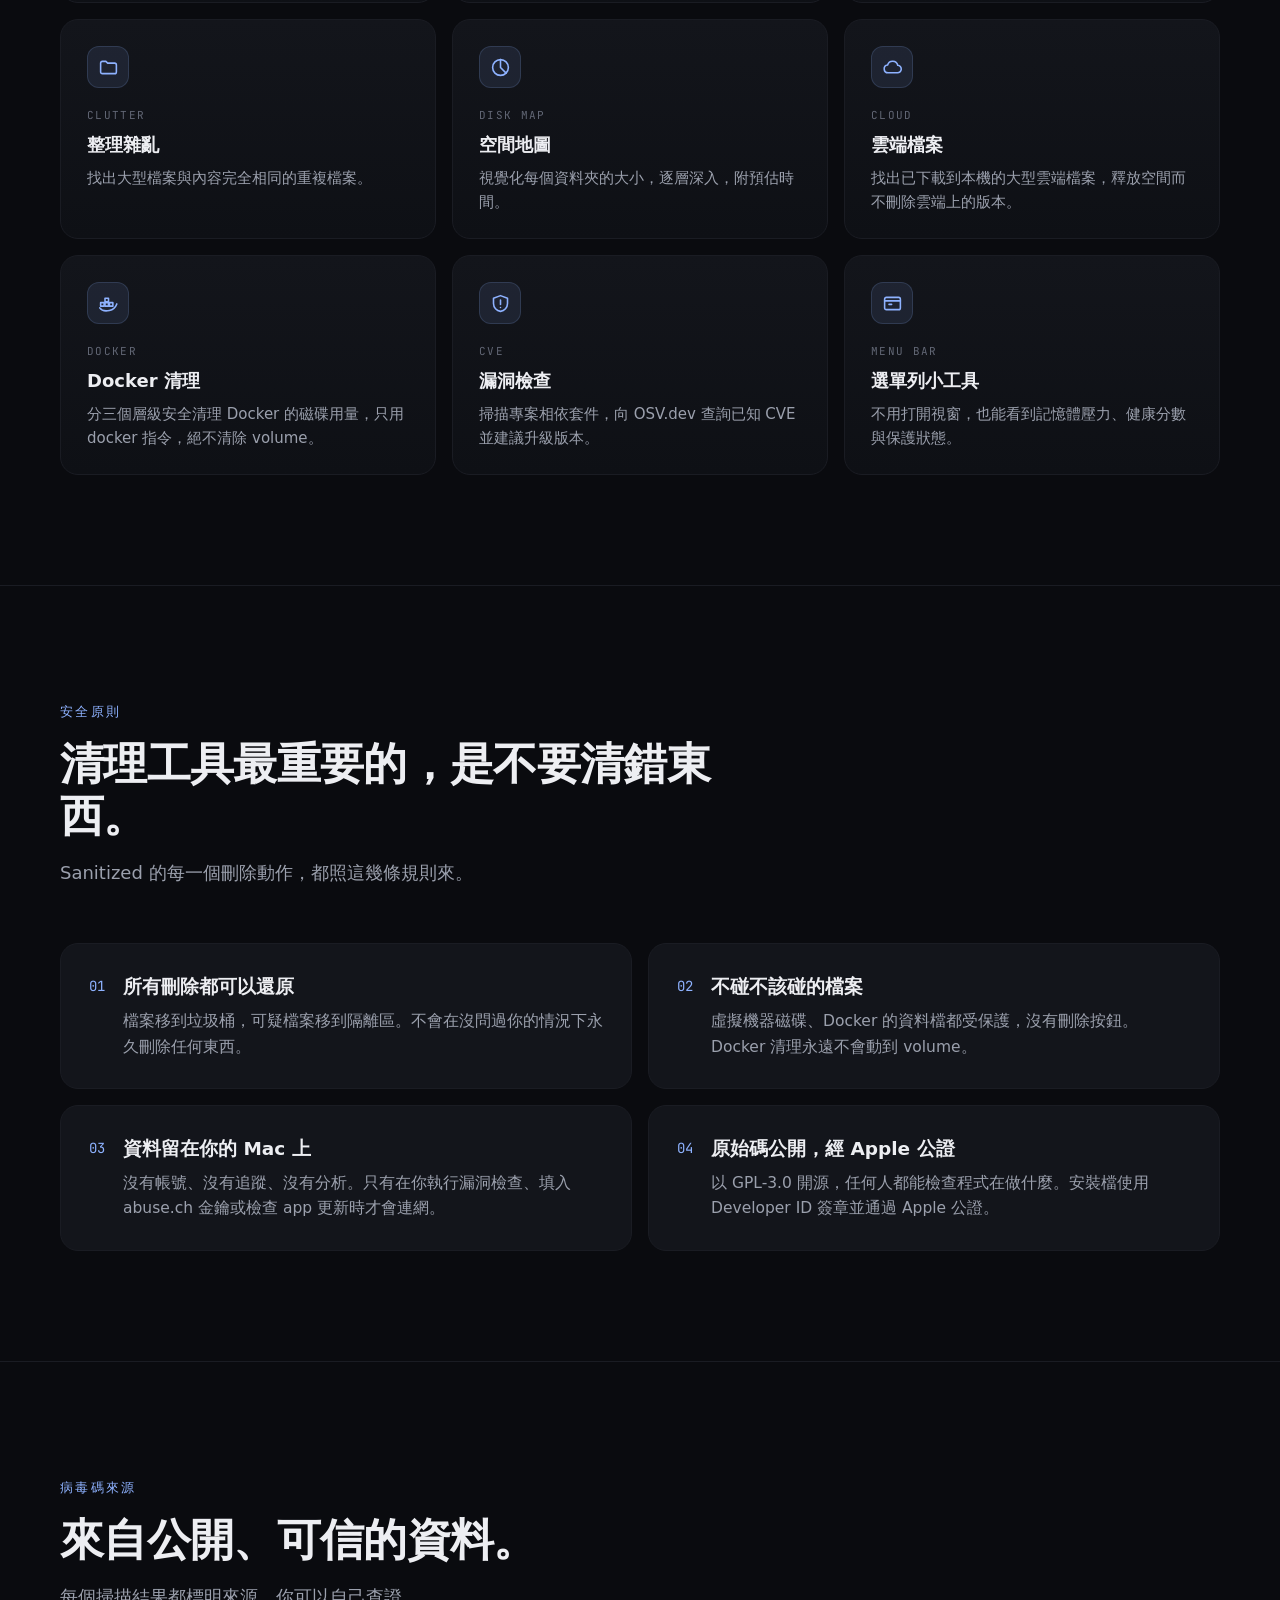
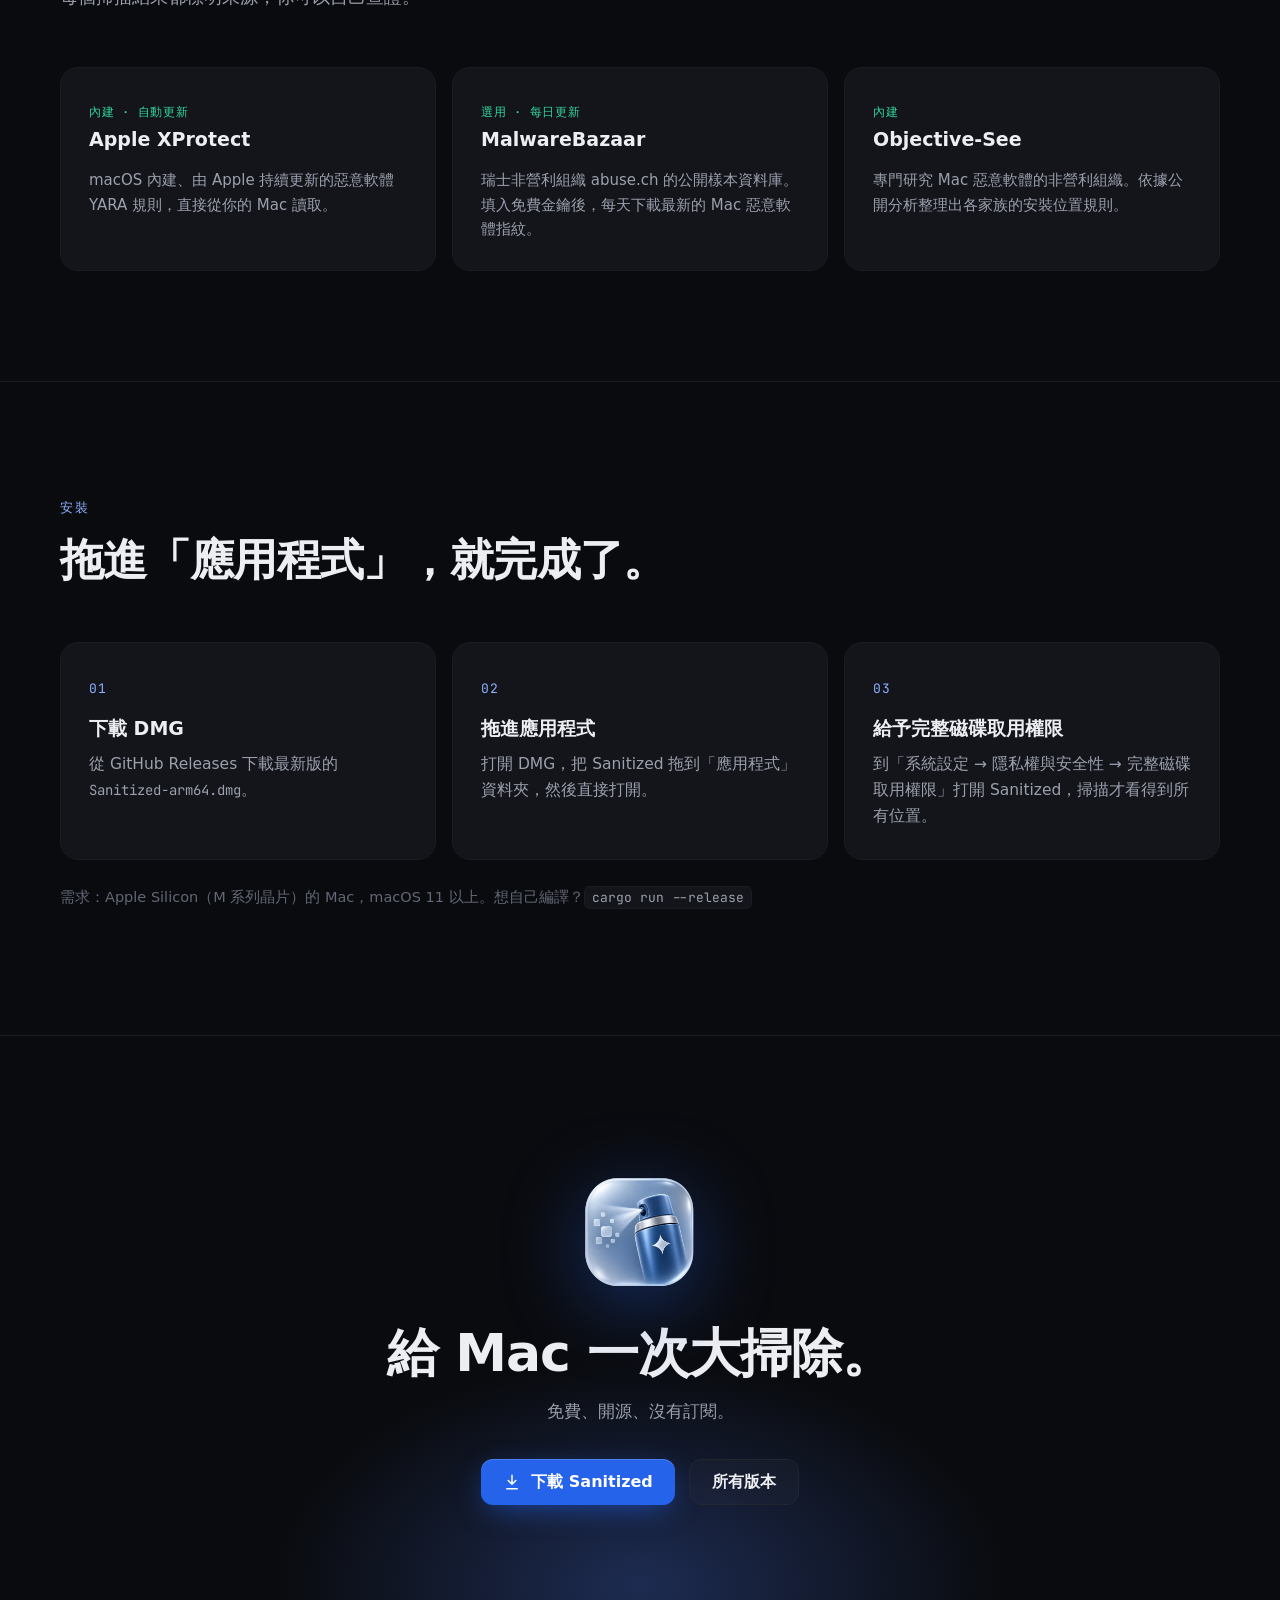
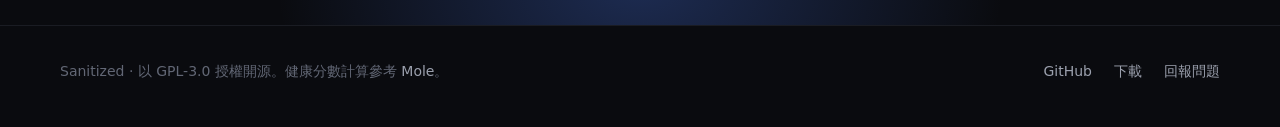
==== commit 384ab32a: "v0.1.1: fix vulnerable zip and glib dependencies - zip 2.6.1 -> 9.5.1 (CVE-2026-115905 and 6 more ad" ====
--- a/site/index.html
+++ b/site/index.html
@@ -264,7 +264,7 @@
           原始碼
         </a>
       </div>
-      <div class="meta"><span>v0.1.0</span><span>Apple Silicon</span><span>macOS 11 以上</span><span>Apple 公證</span></div>
+      <div class="meta"><span>v0.1.1</span><span>Apple Silicon</span><span>macOS 11 以上</span><span>Apple 公證</span></div>
     </div>
     <div class="hero-logo"><img src="img/logo-512.webp" alt="Sanitized 圖示：藍色噴霧罐" width="512" height="512"></div>
   </div>
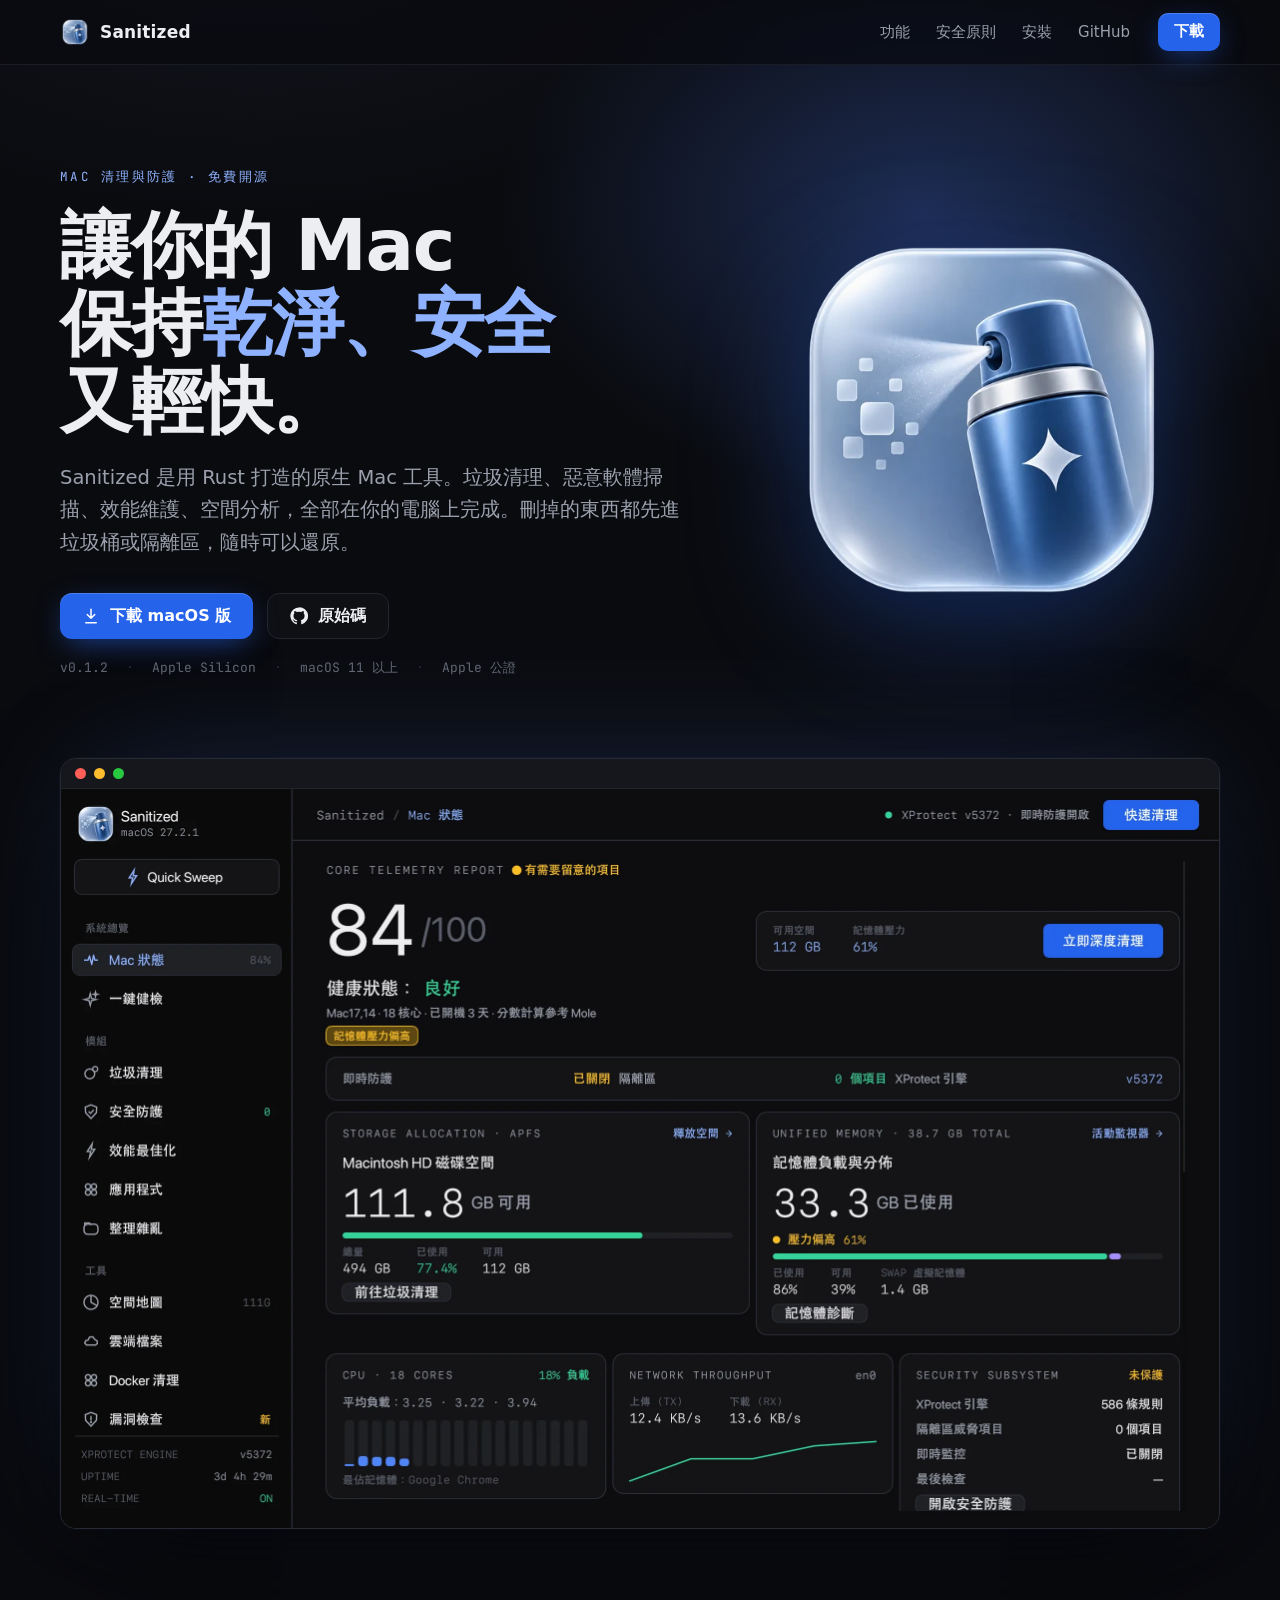
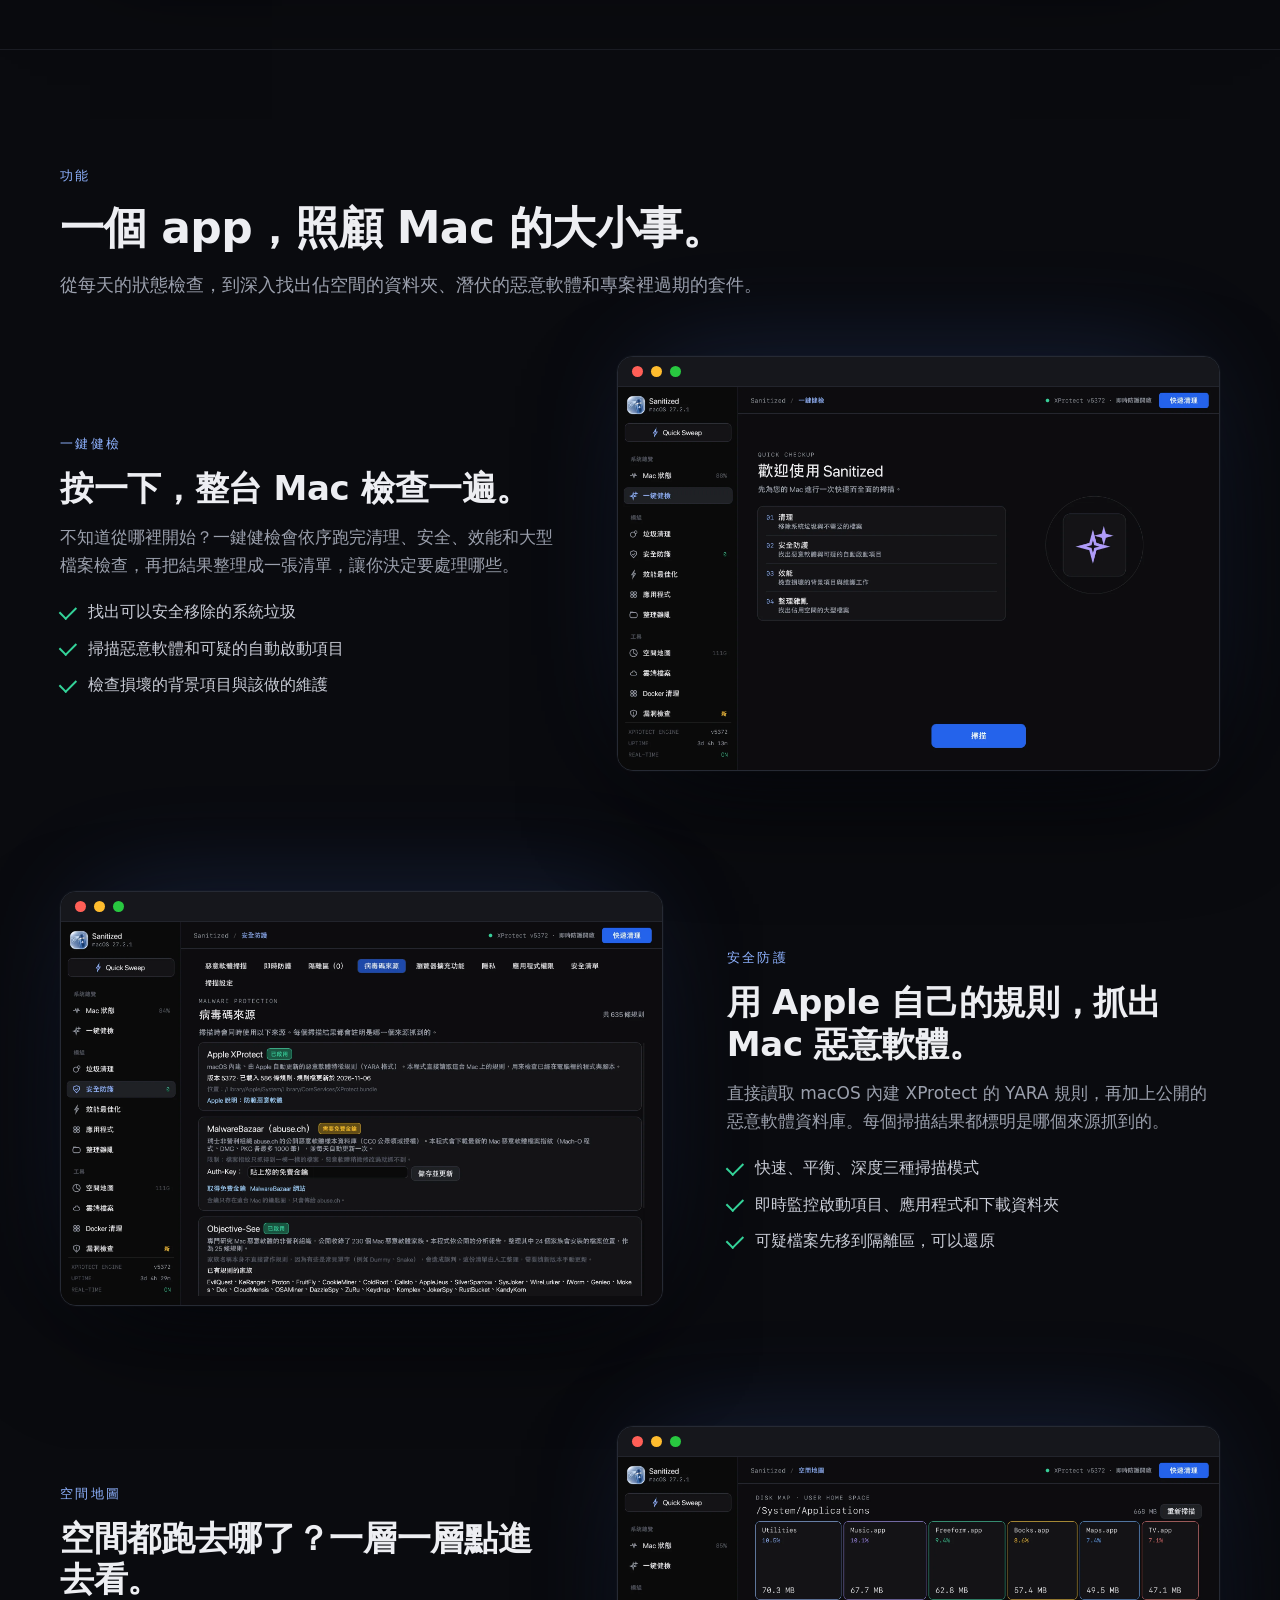
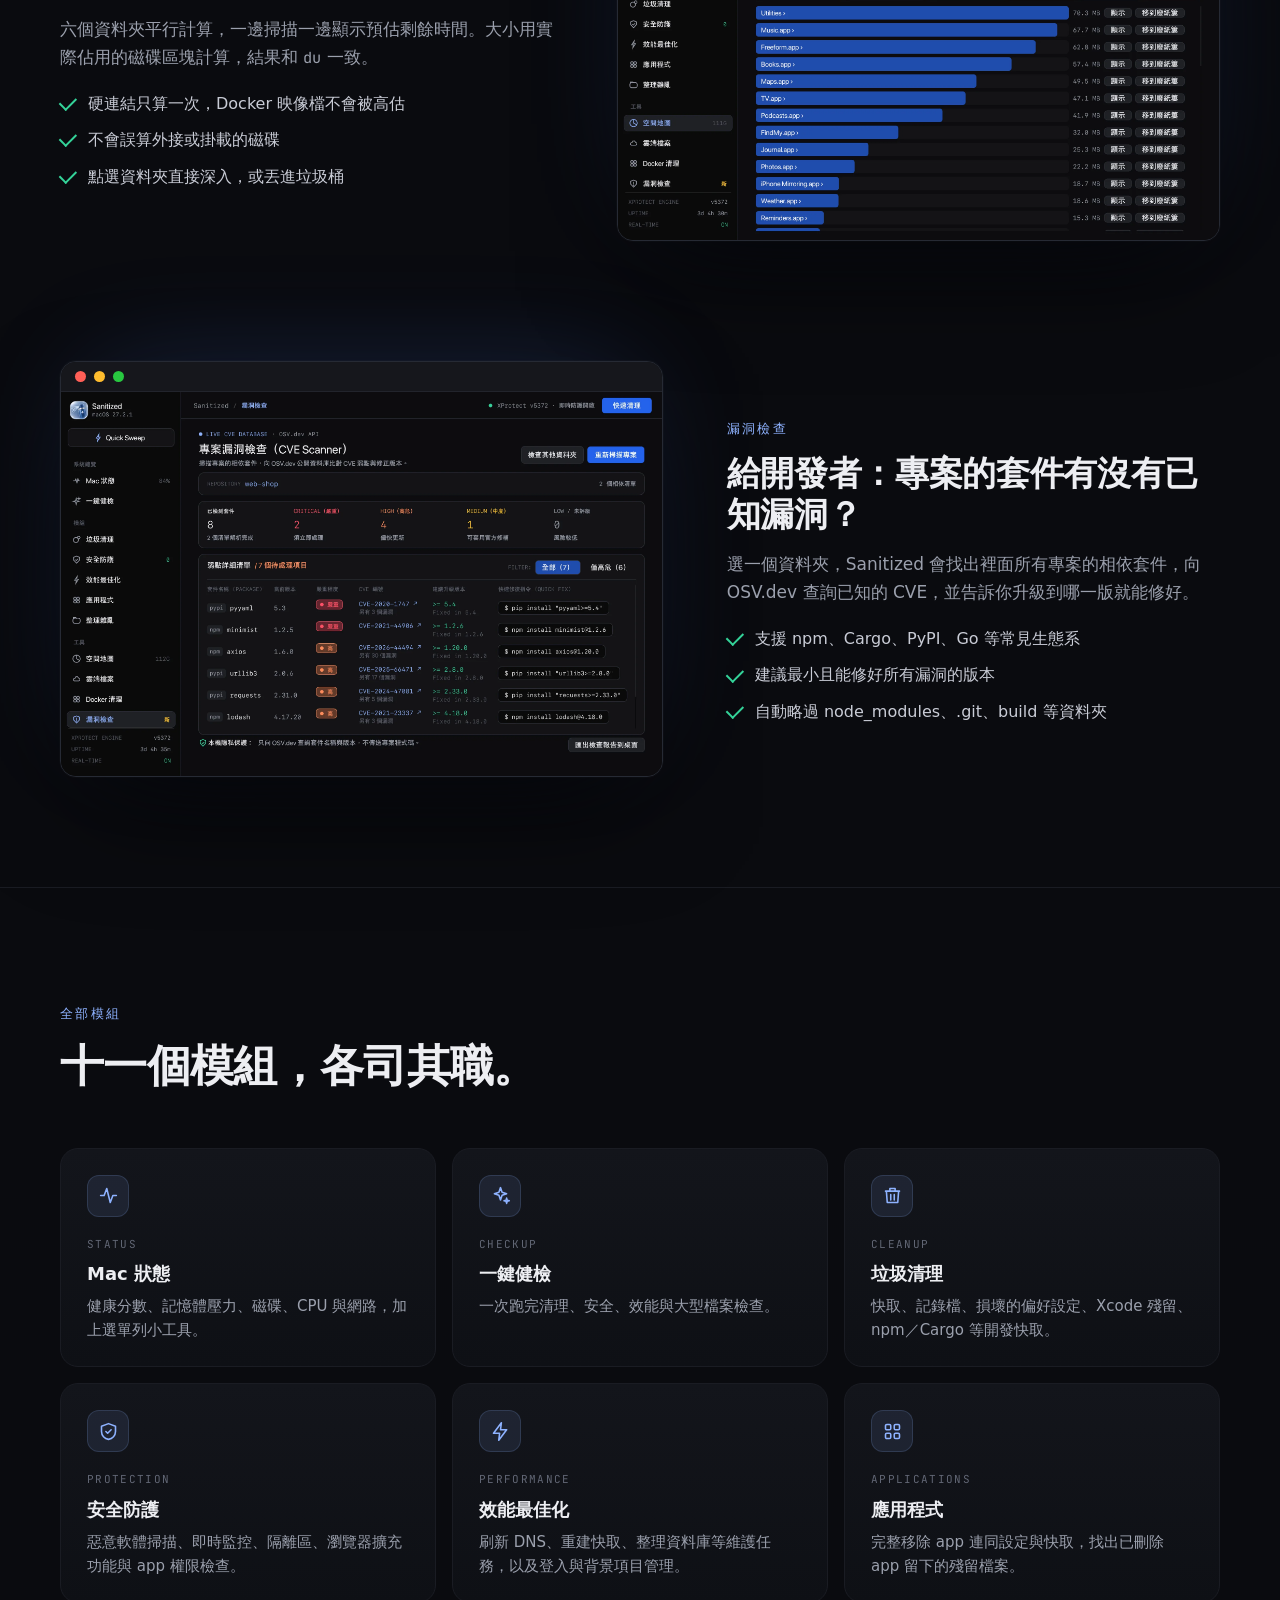
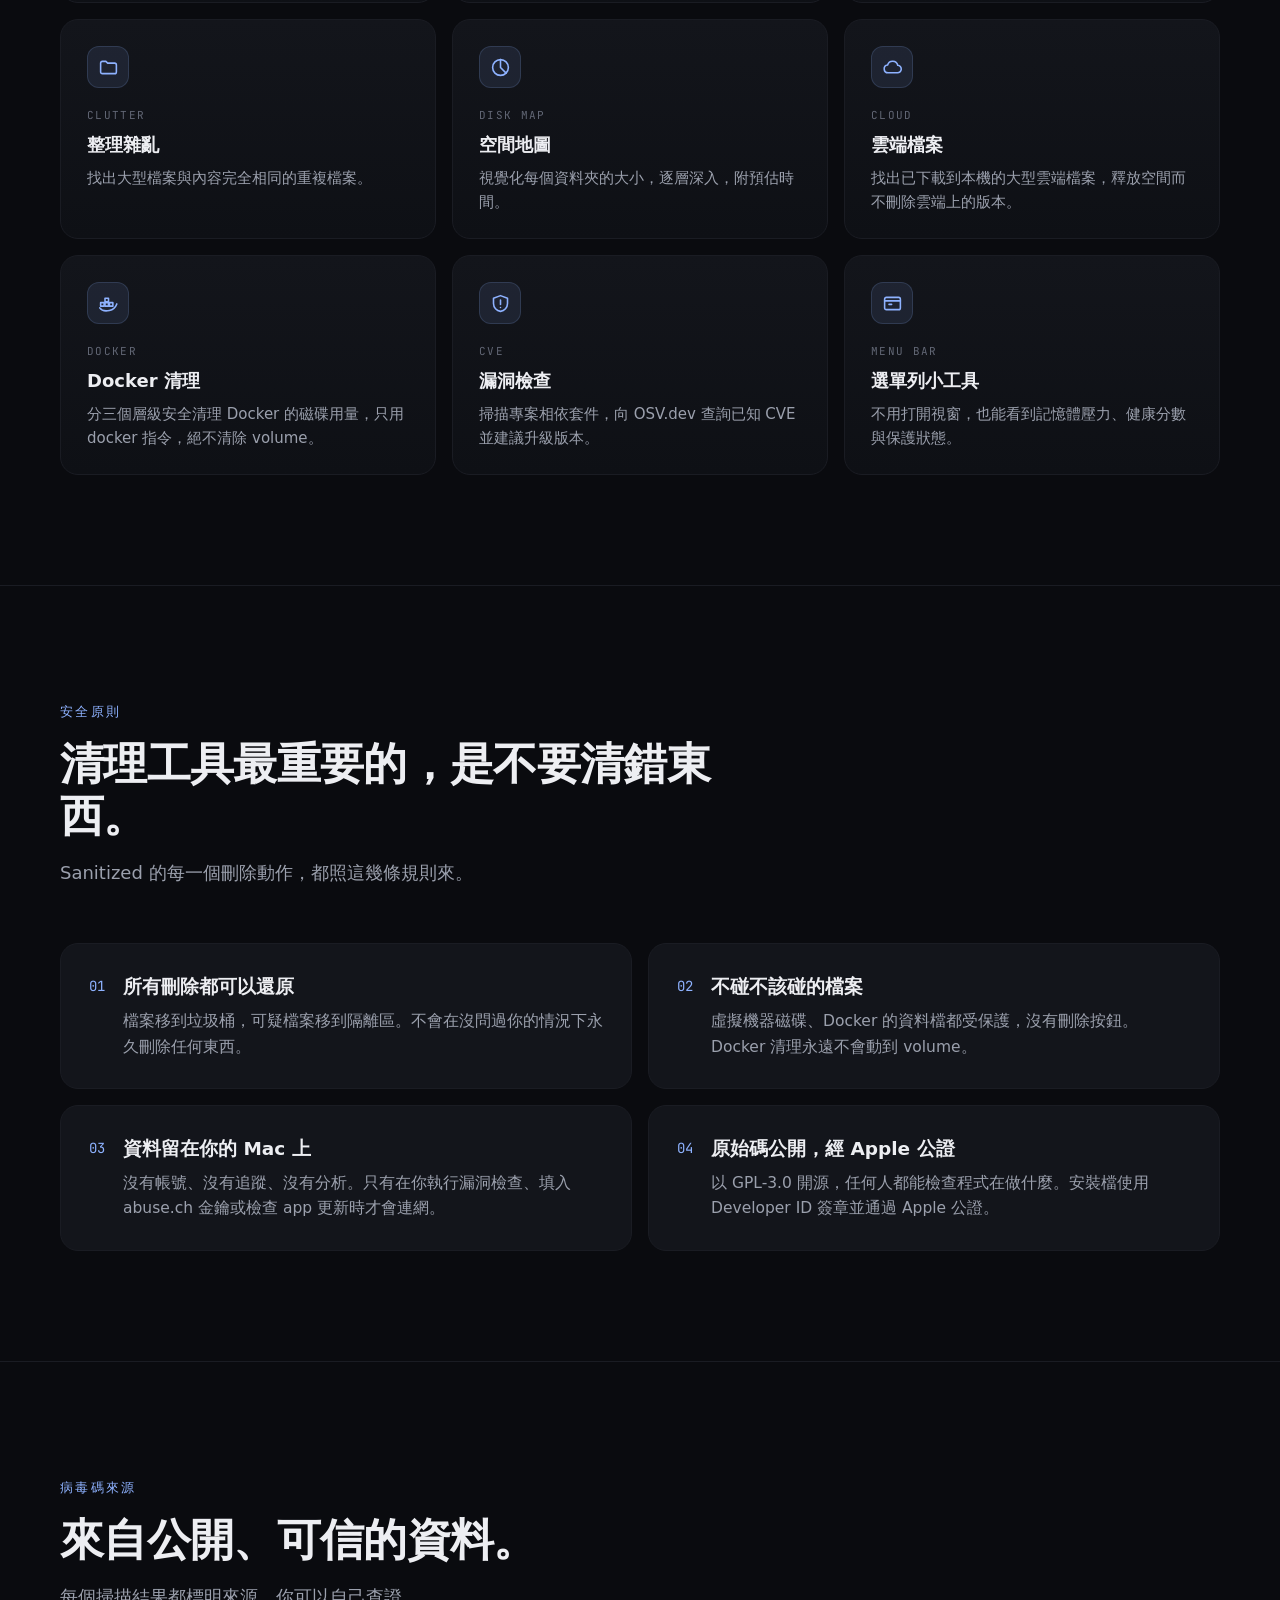
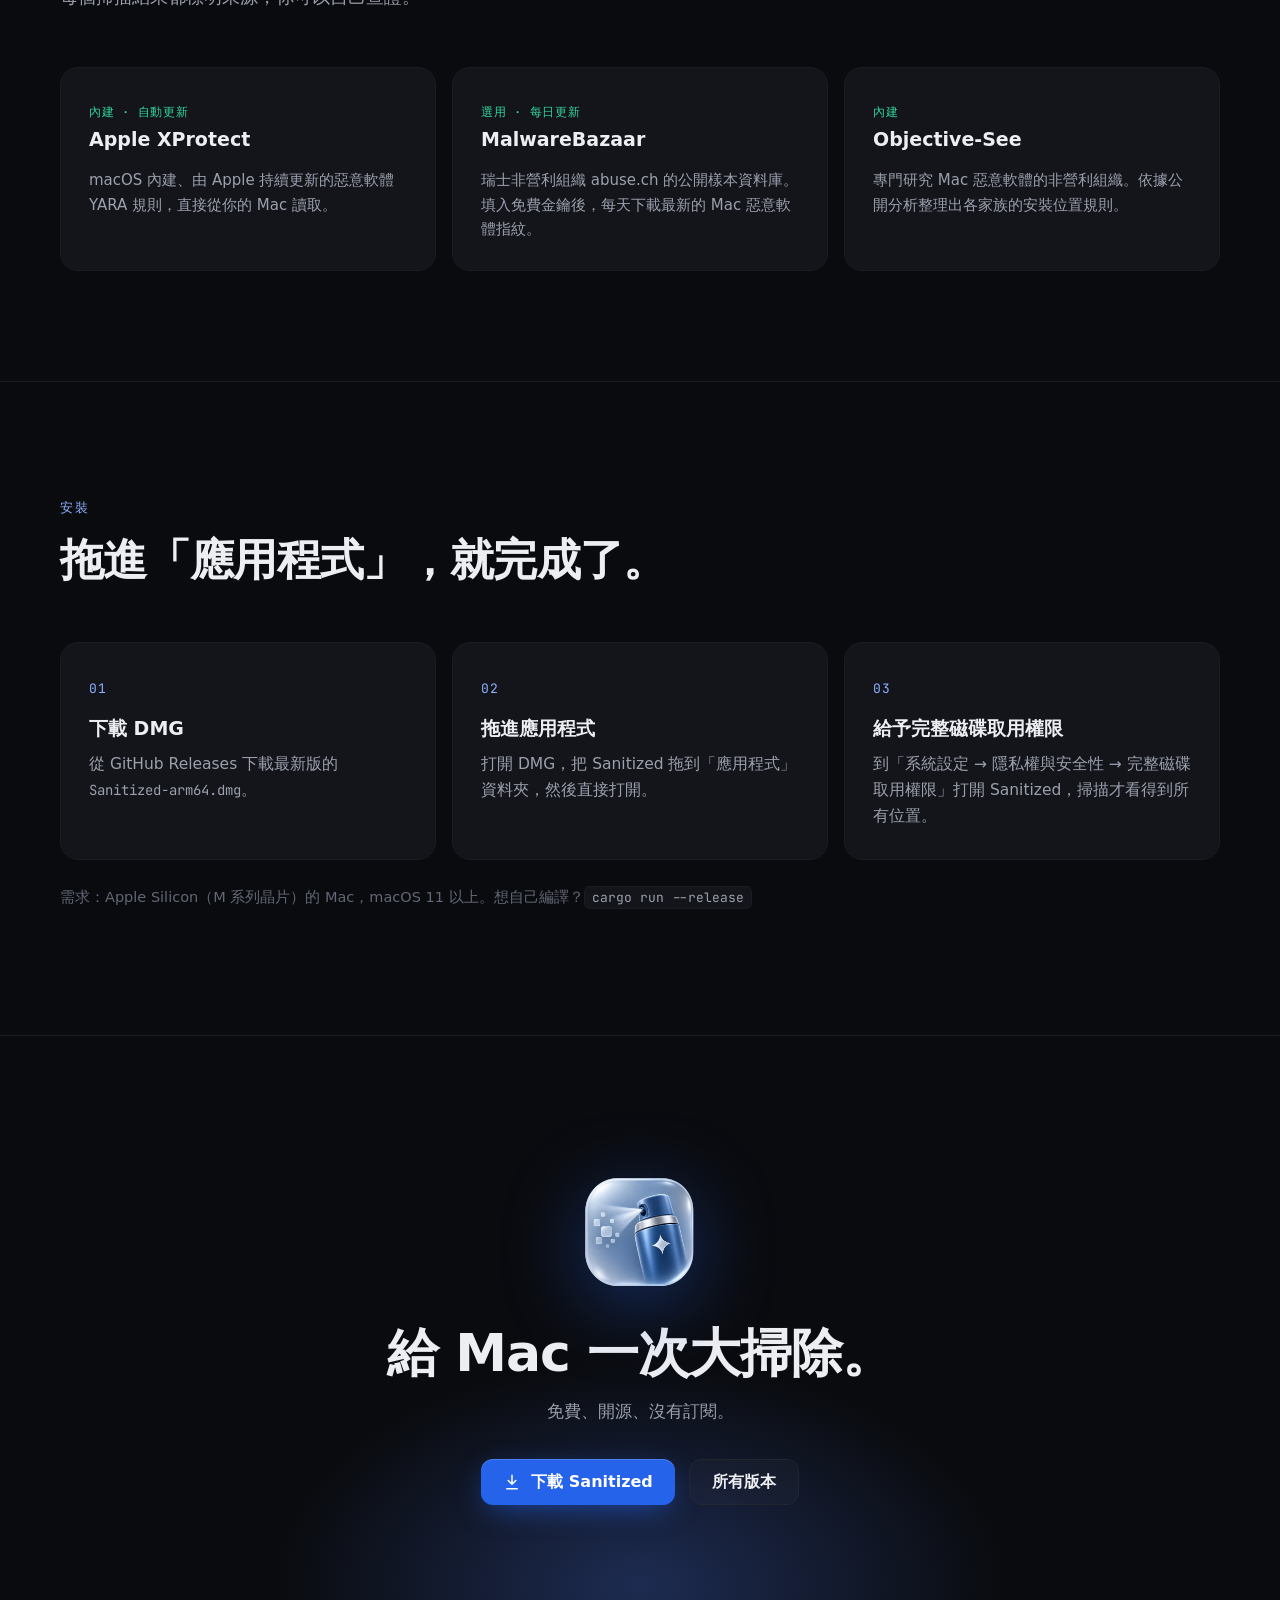
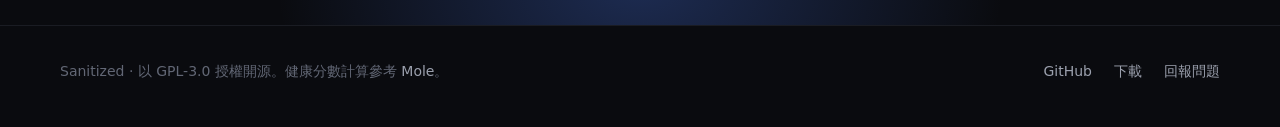
==== commit 4e268c84: "v0.1.2: keep memory bar and card headers inside their cards - Memory bar: when used memory plus swap" ====
--- a/site/index.html
+++ b/site/index.html
@@ -264,7 +264,7 @@
           原始碼
         </a>
       </div>
-      <div class="meta"><span>v0.1.1</span><span>Apple Silicon</span><span>macOS 11 以上</span><span>Apple 公證</span></div>
+      <div class="meta"><span>v0.1.2</span><span>Apple Silicon</span><span>macOS 11 以上</span><span>Apple 公證</span></div>
     </div>
     <div class="hero-logo"><img src="img/logo-512.webp" alt="Sanitized 圖示：藍色噴霧罐" width="512" height="512"></div>
   </div>
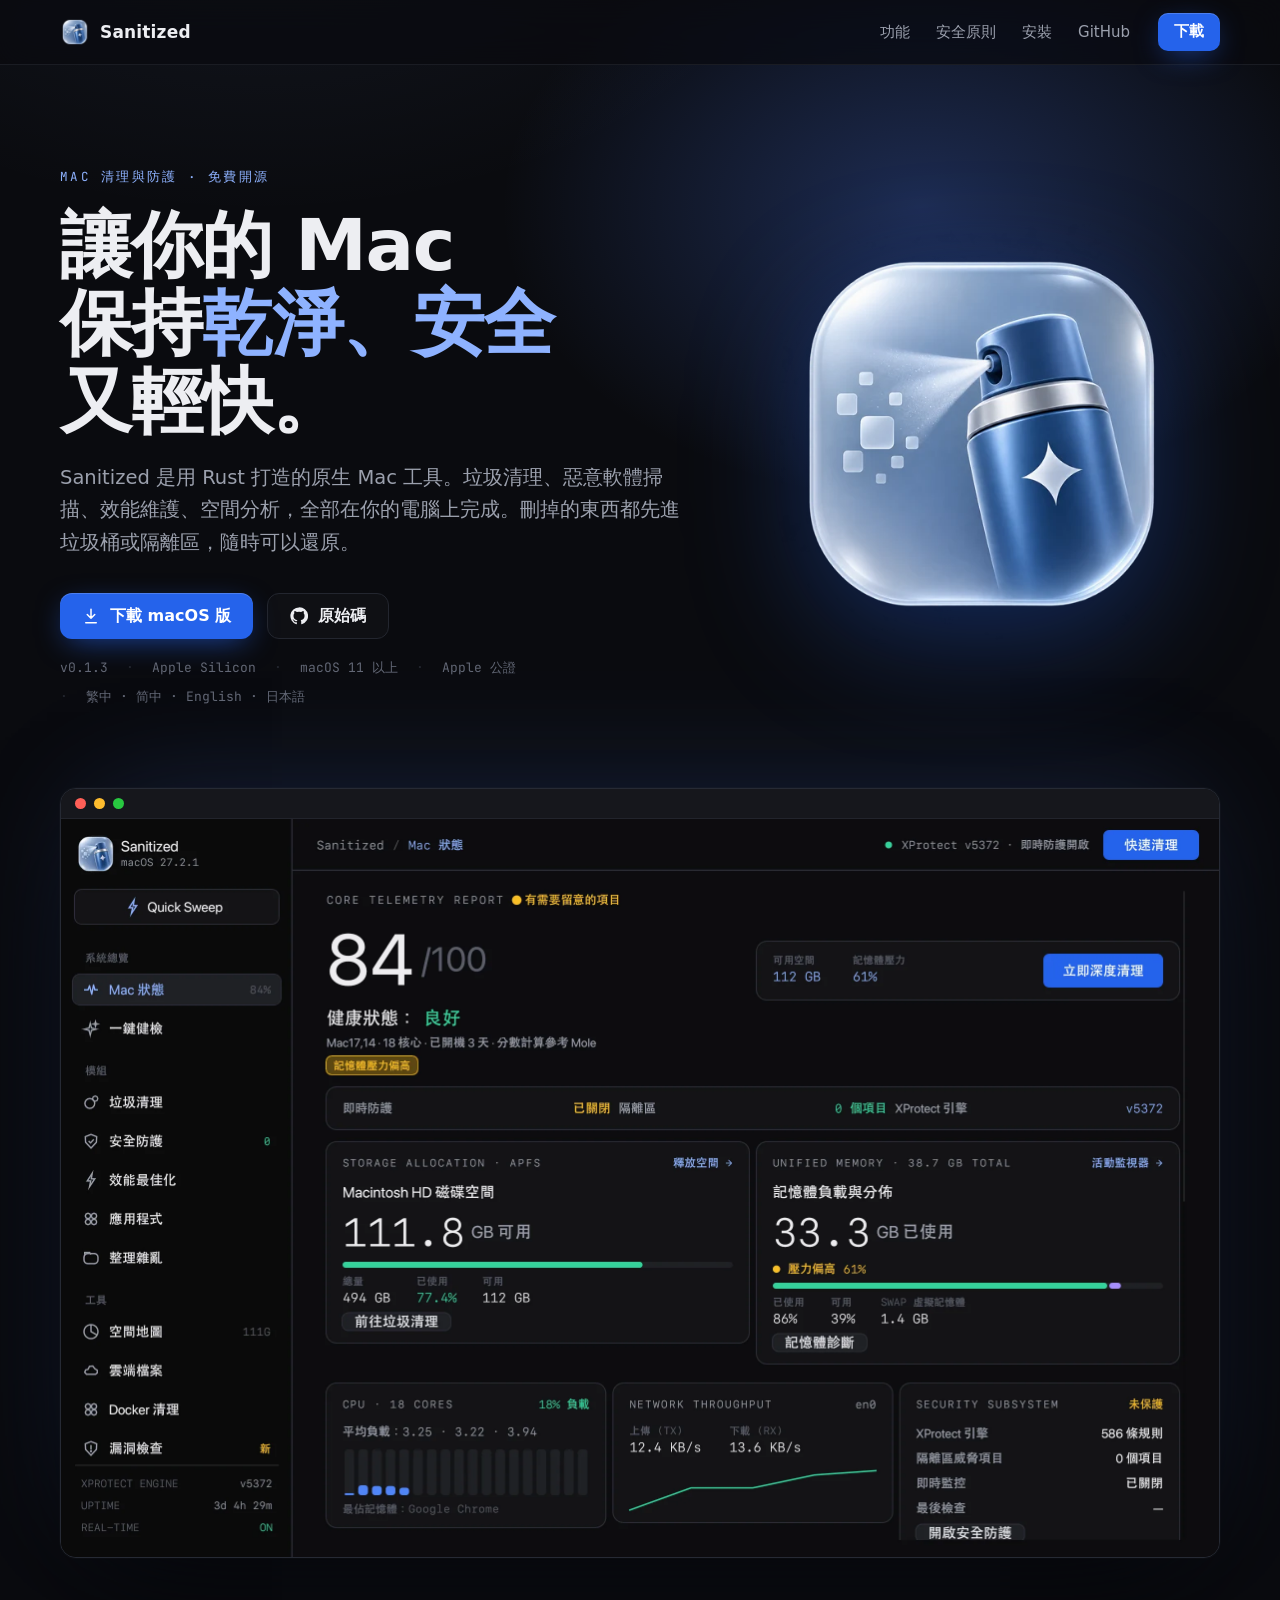
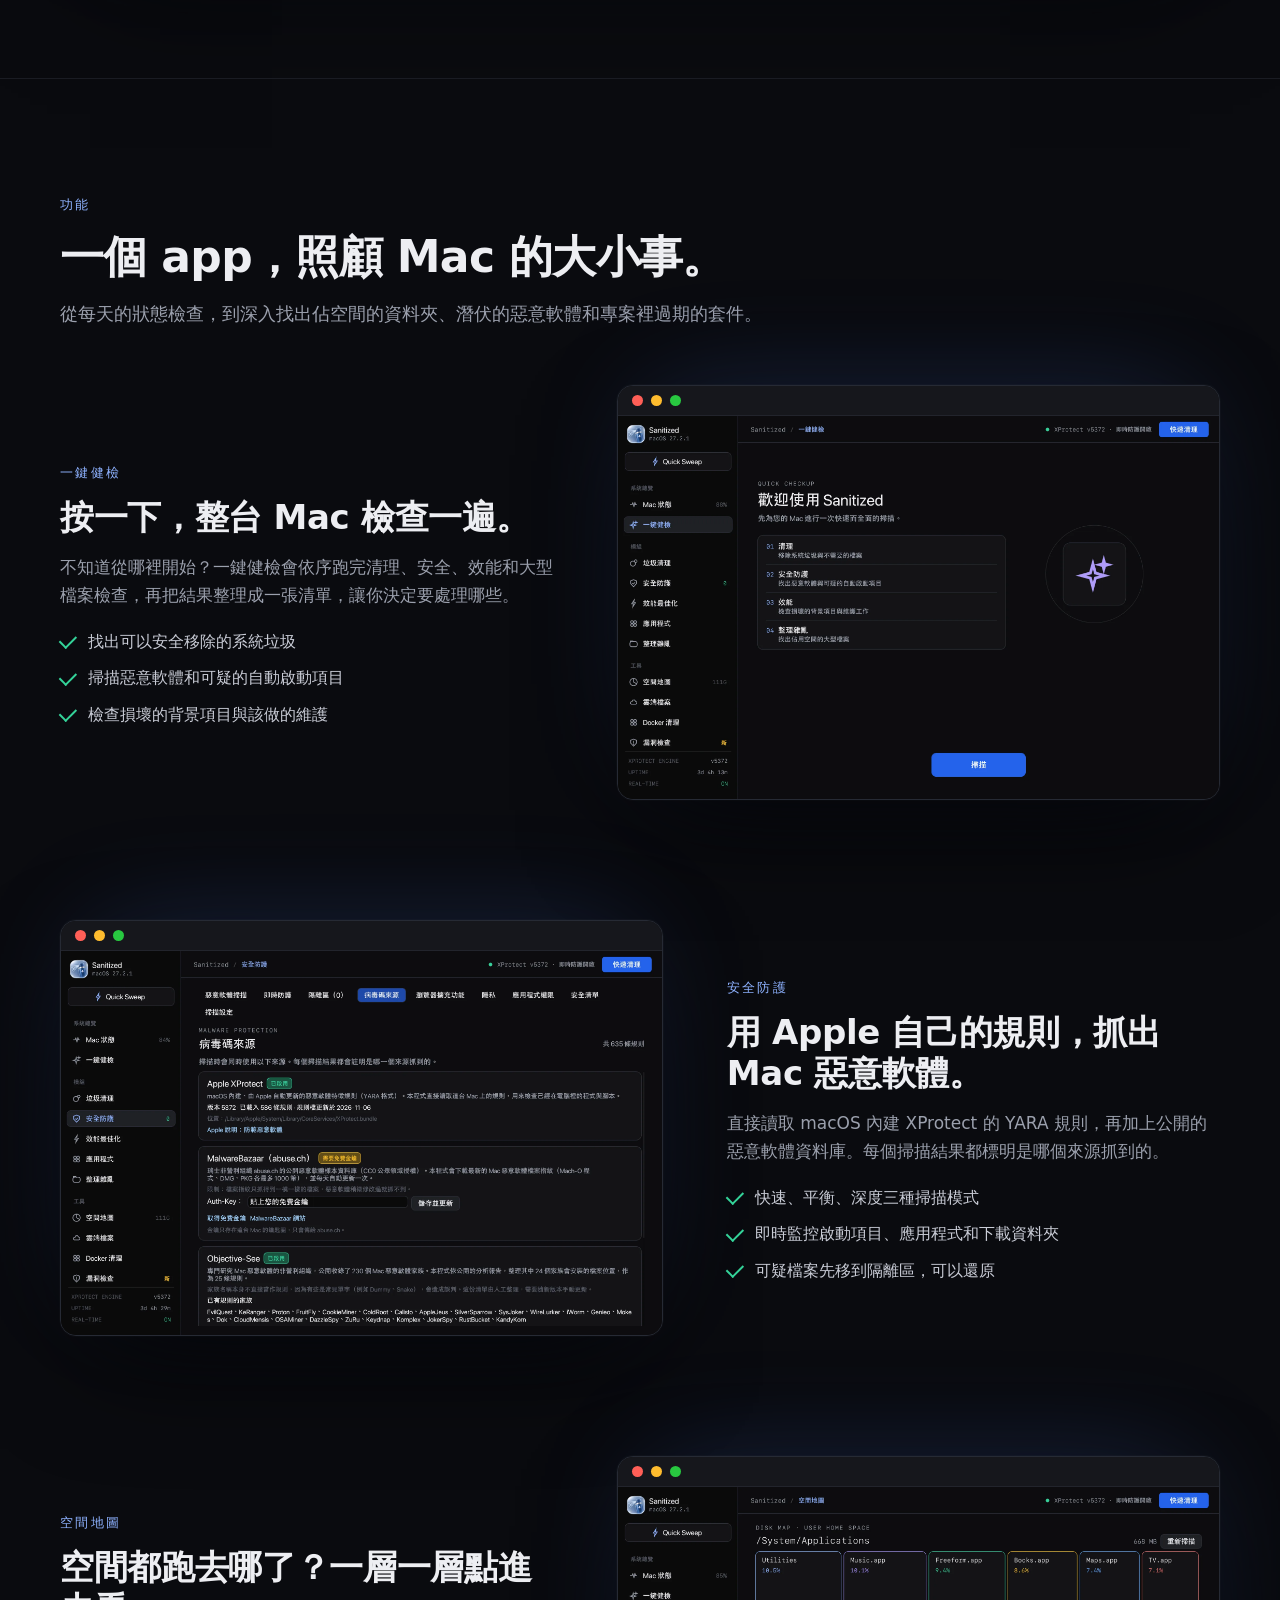
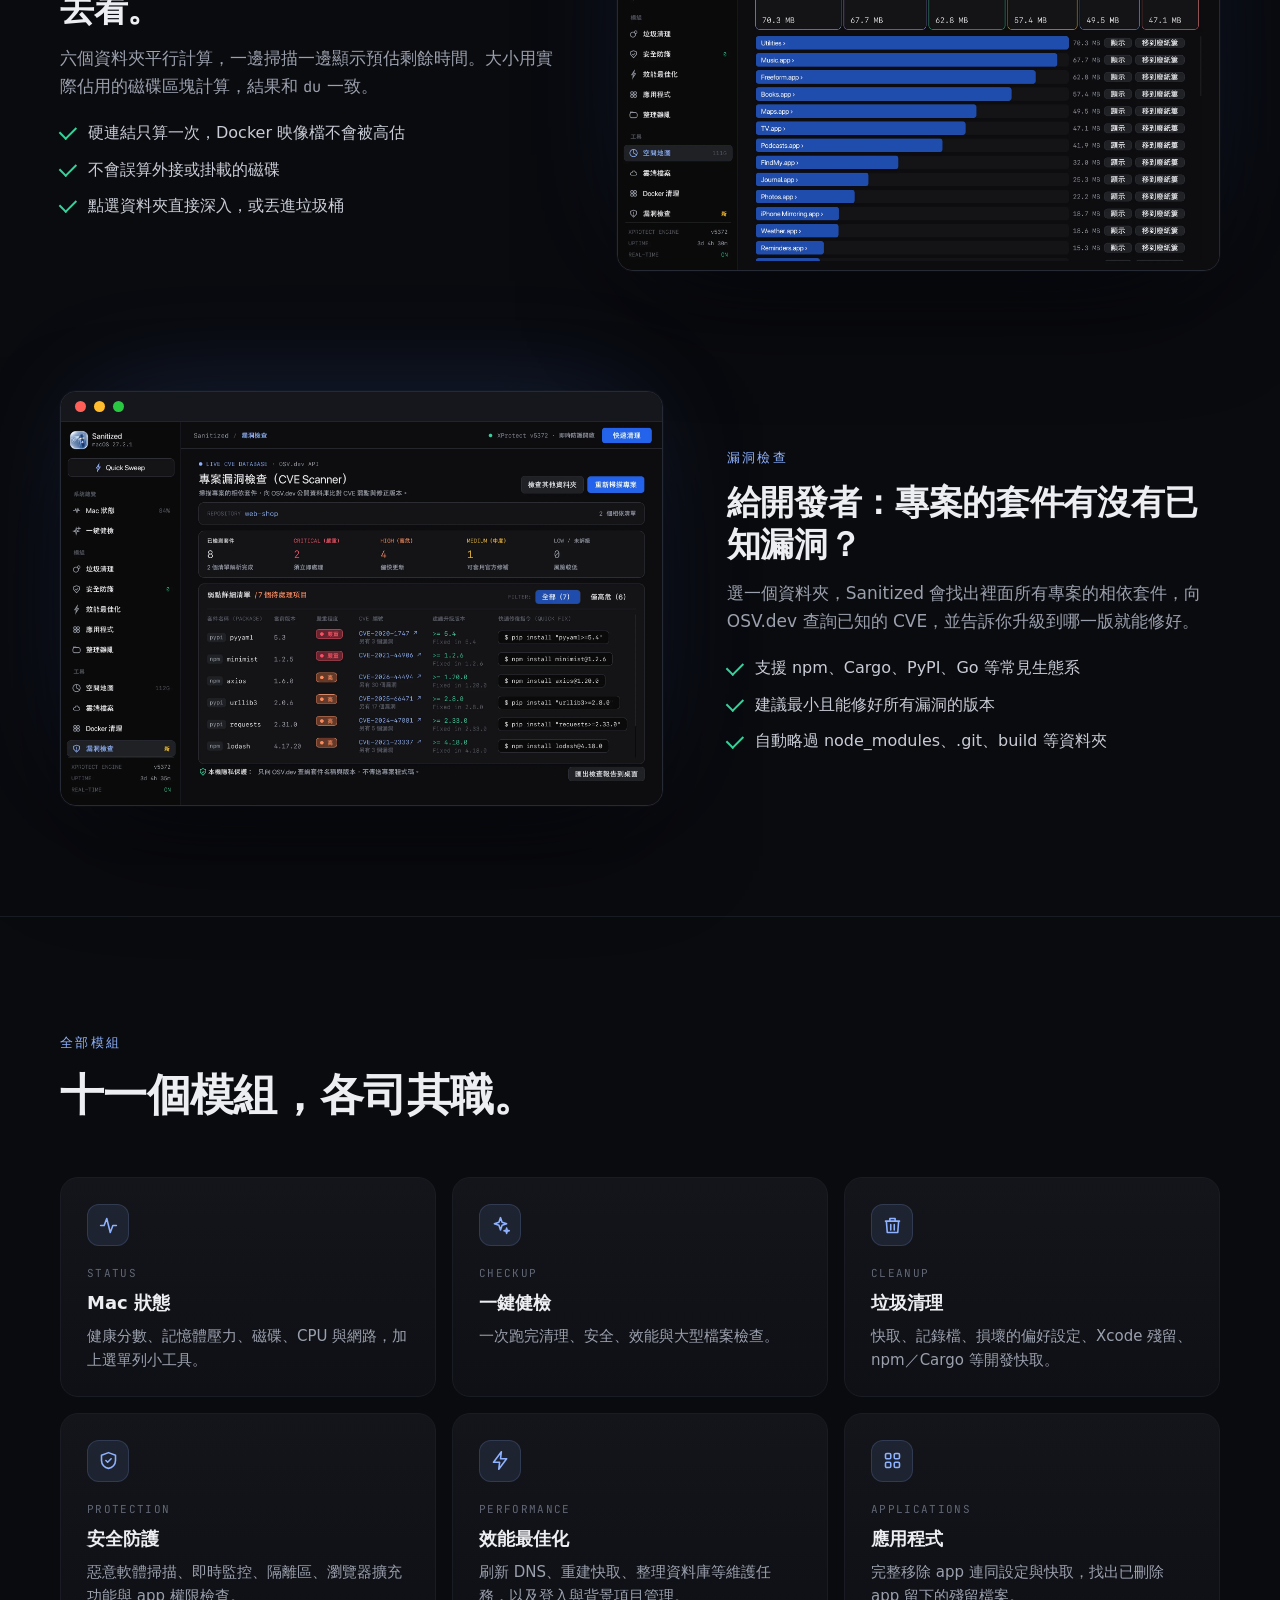
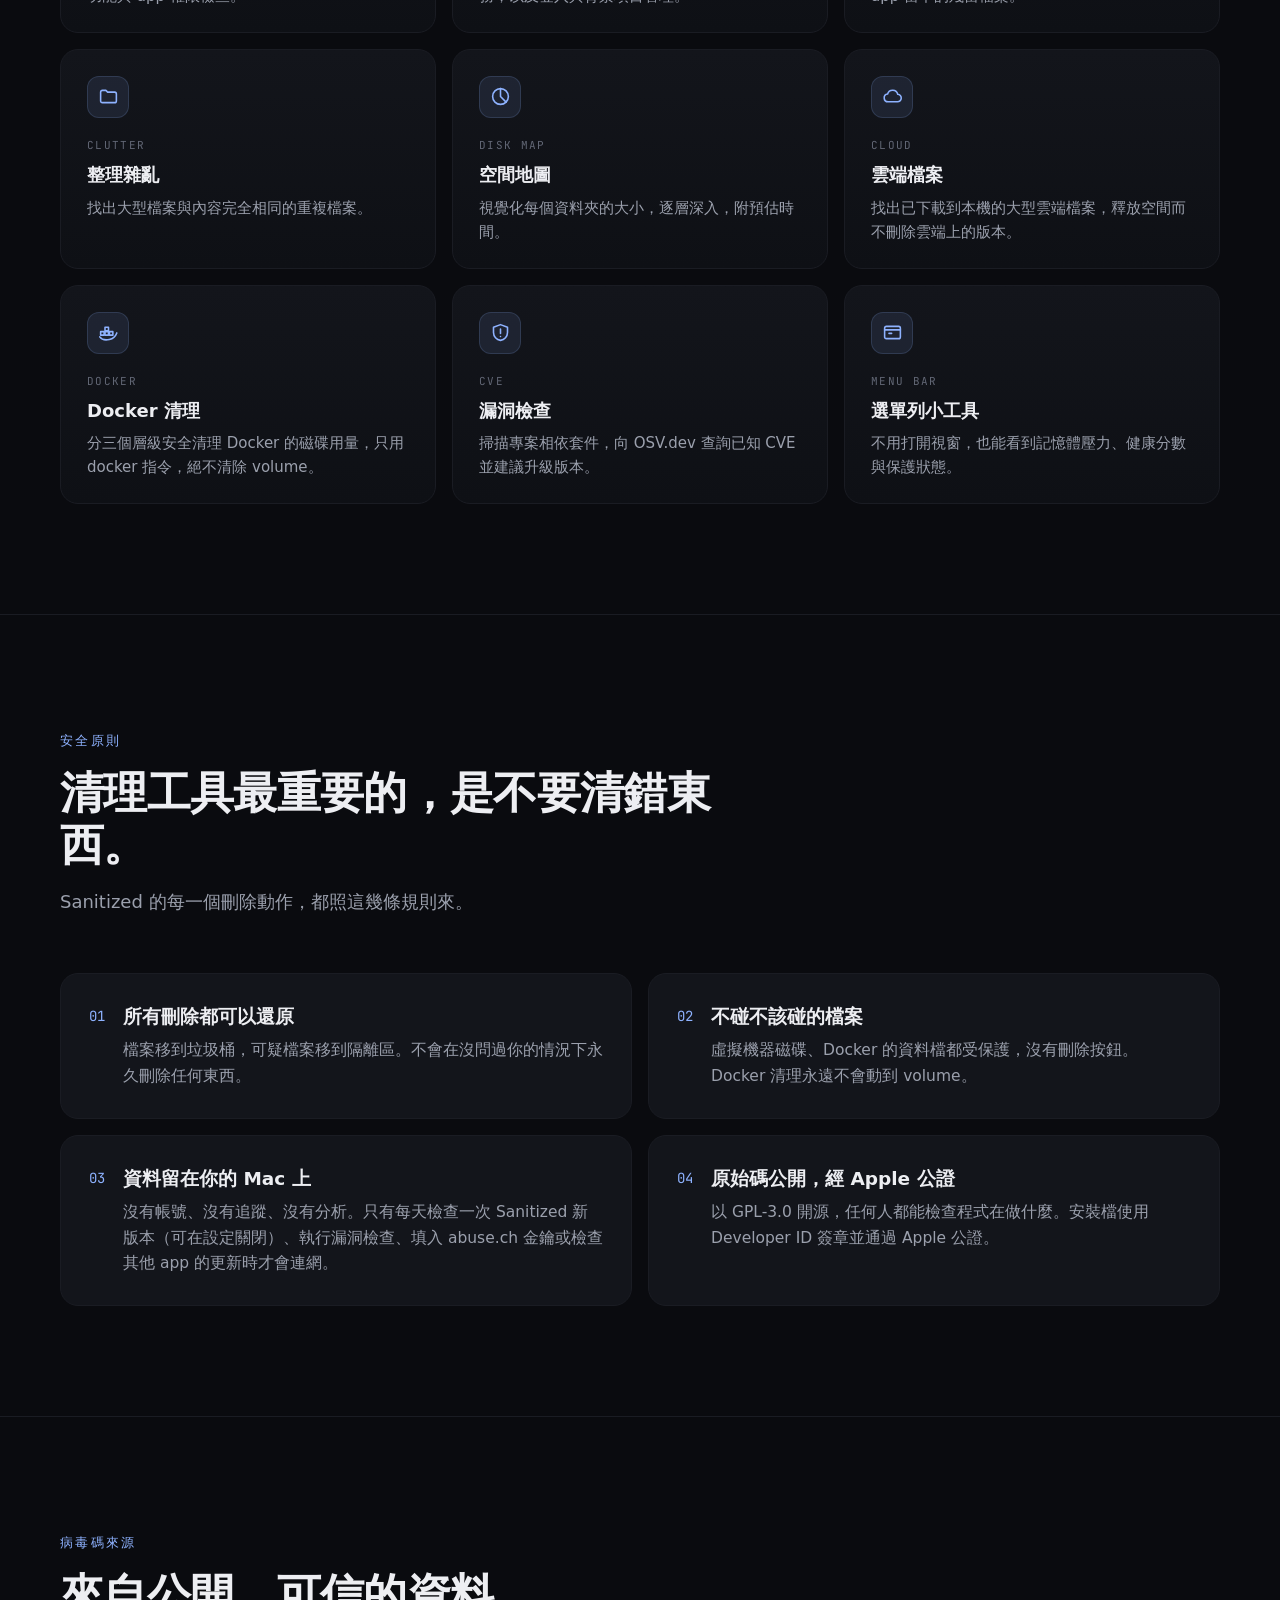
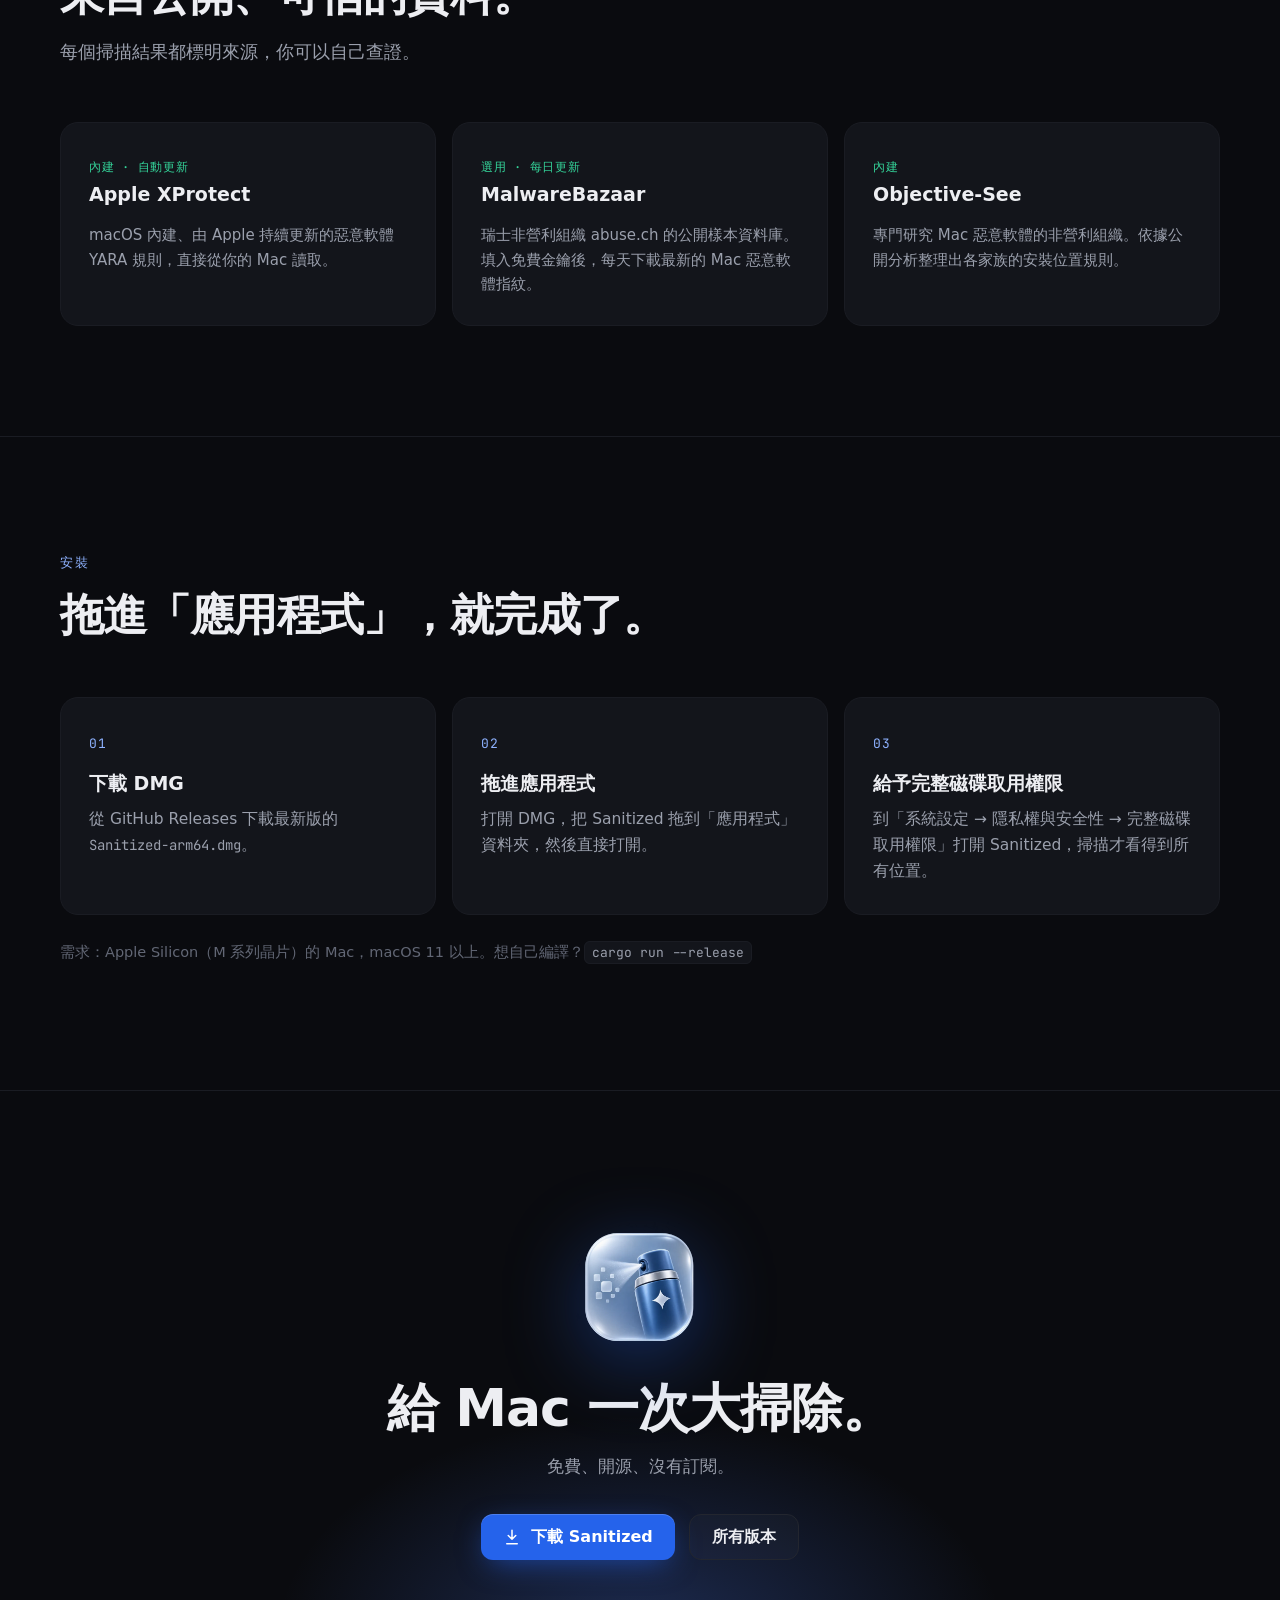
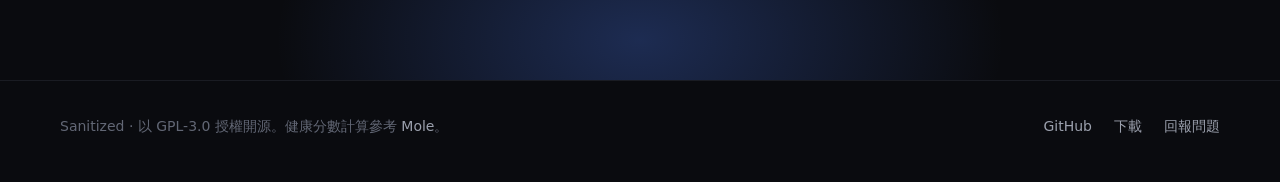
==== commit 0b055222: "v0.1.3: four interface languages and a new-version check - Interface in Traditional Chinese, Simplif" ====
--- a/site/index.html
+++ b/site/index.html
@@ -264,7 +264,7 @@
           原始碼
         </a>
       </div>
-      <div class="meta"><span>v0.1.2</span><span>Apple Silicon</span><span>macOS 11 以上</span><span>Apple 公證</span></div>
+      <div class="meta"><span>v0.1.3</span><span>Apple Silicon</span><span>macOS 11 以上</span><span>Apple 公證</span><span>繁中 · 简中 · English · 日本語</span></div>
     </div>
     <div class="hero-logo"><img src="img/logo-512.webp" alt="Sanitized 圖示：藍色噴霧罐" width="512" height="512"></div>
   </div>
@@ -378,7 +378,7 @@
     <div class="principles">
       <div class="principle"><span class="num">01</span><div><h4>所有刪除都可以還原</h4><p>檔案移到垃圾桶，可疑檔案移到隔離區。不會在沒問過你的情況下永久刪除任何東西。</p></div></div>
       <div class="principle"><span class="num">02</span><div><h4>不碰不該碰的檔案</h4><p>虛擬機器磁碟、Docker 的資料檔都受保護，沒有刪除按鈕。Docker 清理永遠不會動到 volume。</p></div></div>
-      <div class="principle"><span class="num">03</span><div><h4>資料留在你的 Mac 上</h4><p>沒有帳號、沒有追蹤、沒有分析。只有在你執行漏洞檢查、填入 abuse.ch 金鑰或檢查 app 更新時才會連網。</p></div></div>
+      <div class="principle"><span class="num">03</span><div><h4>資料留在你的 Mac 上</h4><p>沒有帳號、沒有追蹤、沒有分析。只有每天檢查一次 Sanitized 新版本（可在設定關閉）、執行漏洞檢查、填入 abuse.ch 金鑰或檢查其他 app 的更新時才會連網。</p></div></div>
       <div class="principle"><span class="num">04</span><div><h4>原始碼公開，經 Apple 公證</h4><p>以 GPL-3.0 開源，任何人都能檢查程式在做什麼。安裝檔使用 Developer ID 簽章並通過 Apple 公證。</p></div></div>
     </div>
   </div>
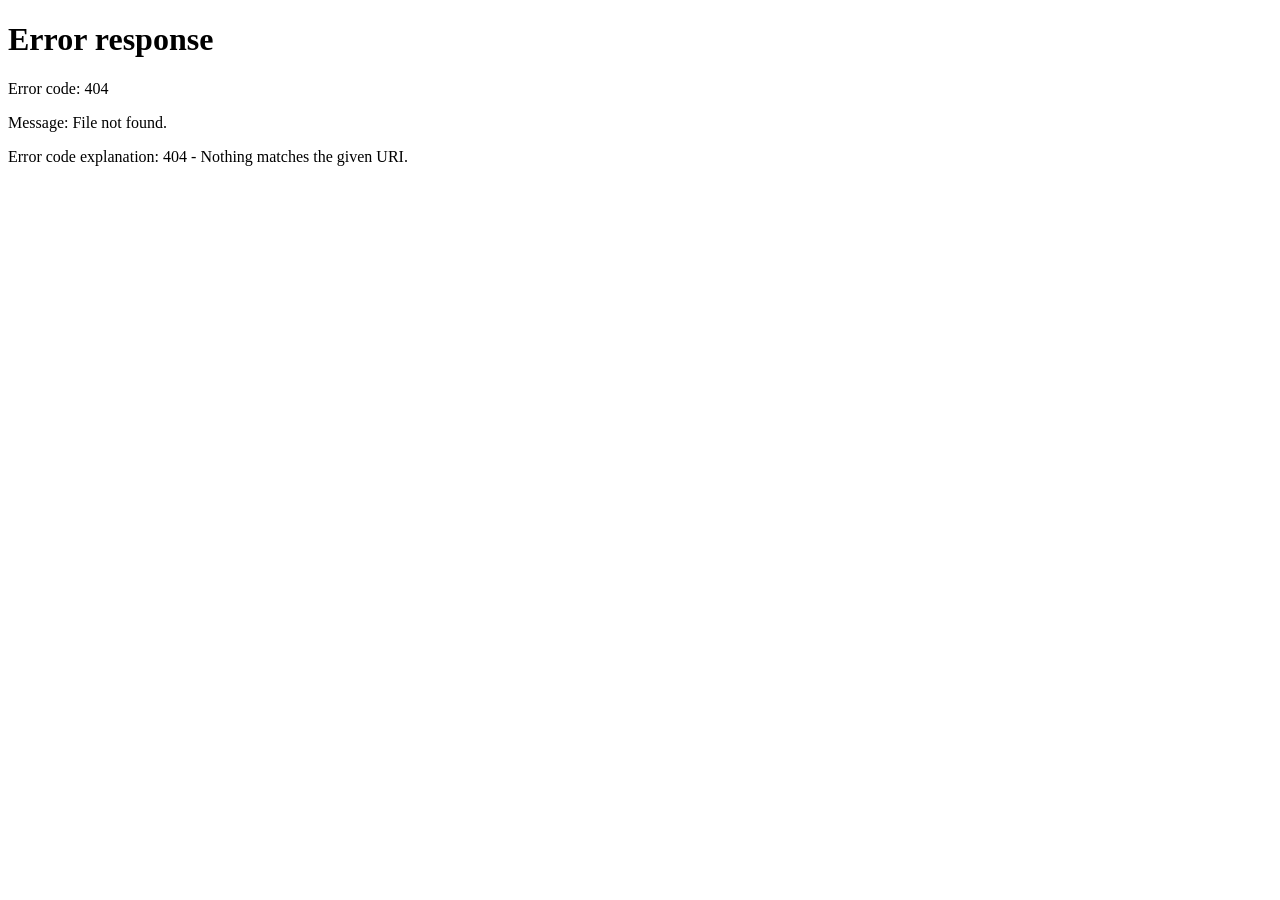
==== commit 8fb088e3: "Site in four languages; vulnerability page layout fixes - Landing page now has 繁體中文 (/), 简体中文 (/zh-h" ====
--- a/site/index.html
+++ b/site/index.html
@@ -3,13 +3,37 @@
 <head>
 <meta charset="utf-8">
 <meta name="viewport" content="width=device-width, initial-scale=1">
+<script>
+(function () {
+  if (/bot|crawl|spider|slurp|lighthouse|preview/i.test(navigator.userAgent)) return;
+  if (document.referrer.indexOf(location.origin + "/") === 0) return;
+  var saved = null;
+  try { saved = localStorage.getItem("lang"); } catch (e) {}
+  var pick = function (t) {
+    t = (t || "").toLowerCase();
+    if (t.indexOf("zh") === 0) return /hant|^zh-(tw|hk|mo)/.test(t) ? "zh-Hant" : "zh-Hans";
+    if (t.indexOf("ja") === 0) return "ja";
+    return "en";
+  };
+  var lang = saved || pick((navigator.languages && navigator.languages[0]) || navigator.language);
+  var to = { "zh-Hans": "/zh-hans/", en: "/en/", ja: "/ja/" }[lang];
+  if (to) location.replace(to + location.hash);
+})();
+</script>
 <title>Sanitized — 免費開源的 Mac 清理與防護工具</title>
 <meta name="description" content="Sanitized 是用 Rust 打造的 Mac 清理工具：垃圾清理、惡意軟體掃描、效能維護、空間地圖與專案漏洞檢查。所有刪除都可還原，經 Apple 公證，免費開源。">
 <meta name="theme-color" content="#0a0b0f">
-<link rel="icon" type="image/png" href="img/favicon.png">
-<link rel="apple-touch-icon" href="img/apple-touch-icon.png">
+<link rel="icon" type="image/png" href="/img/favicon.png">
+<link rel="apple-touch-icon" href="/img/apple-touch-icon.png">
+<link rel="canonical" href="https://sanitized.kaiwu.com.tw/">
+<link rel="alternate" hreflang="zh-Hant" href="https://sanitized.kaiwu.com.tw/">
+<link rel="alternate" hreflang="zh-Hans" href="https://sanitized.kaiwu.com.tw/zh-hans/">
+<link rel="alternate" hreflang="en" href="https://sanitized.kaiwu.com.tw/en/">
+<link rel="alternate" hreflang="ja" href="https://sanitized.kaiwu.com.tw/ja/">
+<link rel="alternate" hreflang="x-default" href="https://sanitized.kaiwu.com.tw/">
+<meta property="og:url" content="https://sanitized.kaiwu.com.tw/">
+<meta property="og:locale" content="zh_TW">
 <meta property="og:type" content="website">
-<meta property="og:url" content="https://sanitized.kaiwu.com.tw/">
 <meta property="og:title" content="Sanitized — 免費開源的 Mac 清理與防護工具">
 <meta property="og:description" content="垃圾清理、惡意軟體掃描、效能維護、空間地圖與專案漏洞檢查。所有刪除都可還原，經 Apple 公證。">
 <meta property="og:image" content="https://sanitized.kaiwu.com.tw/img/og.jpg">
@@ -72,8 +96,8 @@
 nav.top .wrap { display: flex; align-items: center; gap: 28px; height: 64px; }
 .brand { display: flex; align-items: center; gap: 10px; font-weight: 600; font-size: 17px; letter-spacing: .01em; }
 .brand img { width: 30px; height: 30px; }
-nav.top ul { display: flex; gap: 26px; list-style: none; margin: 0 0 0 auto; padding: 0; font-size: 15px; color: var(--muted); }
-nav.top ul a:hover { color: var(--text); }
+nav.top ul.links { display: flex; gap: 26px; list-style: none; margin: 0 0 0 auto; padding: 0; font-size: 15px; color: var(--muted); }
+nav.top ul.links a:hover { color: var(--text); }
 .btn {
   display: inline-flex; align-items: center; justify-content: center; gap: 10px;
   height: 46px; padding: 0 22px; border-radius: 12px;
@@ -87,6 +111,32 @@
 .btn-ghost:hover { border-color: #353947; background: rgba(255,255,255,.05); }
 .btn svg { width: 18px; height: 18px; flex: none; }
 nav.top .btn { height: 38px; padding: 0 16px; font-size: 14.5px; border-radius: 10px; }
+
+/* language switcher */
+.lang { position: relative; }
+.lang summary {
+  list-style: none; cursor: pointer; display: flex; align-items: center; gap: 7px;
+  height: 38px; padding: 0 12px; border-radius: 10px; border: 1px solid var(--line);
+  color: var(--muted); font-size: 14px; white-space: nowrap;
+}
+.lang summary::-webkit-details-marker { display: none; }
+.lang summary:hover, .lang[open] summary { color: var(--text); border-color: #353947; }
+.lang summary svg { width: 16px; height: 16px; }
+.lang ul {
+  position: absolute; right: 0; top: calc(100% + 8px); margin: 0; padding: 6px; list-style: none;
+  min-width: 150px; background: var(--surface-hi); border: 1px solid var(--line); border-radius: 12px;
+  box-shadow: 0 20px 50px -12px rgba(0,0,0,.8);
+}
+.lang li a { display: block; padding: 8px 12px; border-radius: 8px; font-size: 15px; color: var(--muted); }
+.lang li a:hover { background: rgba(255,255,255,.05); color: var(--text); }
+.lang li a[aria-current] { color: var(--accent); }
+.copy code, .step code { font-family: var(--mono); font-size: .9em; }
+
+/* fonts for the other languages */
+html:lang(zh-Hans) { --sans: -apple-system, BlinkMacSystemFont, "SF Pro Text", "PingFang SC", "Noto Sans SC", "Microsoft YaHei", system-ui, sans-serif; }
+html:lang(ja) { --sans: -apple-system, BlinkMacSystemFont, "SF Pro Text", "Hiragino Sans", "Hiragino Kaku Gothic ProN", "Noto Sans JP", "Yu Gothic", Meiryo, system-ui, sans-serif; }
+html:lang(ja) .eyebrow { letter-spacing: .1em; }
+html:lang(ja) :is(h1, h2, h3, h4) { word-break: auto-phrase; }
 
 /* ---------- hero */
 .hero { position: relative; padding: 96px 0 40px; }
@@ -221,8 +271,9 @@
 @media (max-width: 640px) {
   body { font-size: 16px; }
   .wrap { width: calc(100% - 32px); }
-  nav.top ul { display: none; }
-  nav.top .btn { margin-left: auto; }
+  nav.top ul.links { display: none; }
+  nav.top .lang { margin-left: auto; }
+  nav.top .wrap { gap: 14px; }
   .grid, .sources, .install, .principles { grid-template-columns: 1fr; }
   .window .bar { height: 22px; padding: 0 10px; gap: 6px; }
   .window .bar i { width: 8px; height: 8px; }
@@ -237,13 +288,14 @@
 
 <nav class="top" aria-label="主選單">
   <div class="wrap">
-    <a class="brand" href="#"><img src="img/favicon.png" alt="" width="30" height="30">Sanitized</a>
-    <ul>
+    <a class="brand" href="/"><img src="/img/favicon.png" alt="" width="30" height="30">Sanitized</a>
+    <ul class="links">
       <li><a href="#features">功能</a></li>
       <li><a href="#safety">安全原則</a></li>
       <li><a href="#install">安裝</a></li>
       <li><a href="https://github.com/kaiwutech-TW/sanitized">GitHub</a></li>
     </ul>
+    <details class="lang"><summary aria-label="語言"><svg viewBox="0 0 24 24" fill="none" stroke="currentColor" stroke-width="1.8" stroke-linecap="round" stroke-linejoin="round" aria-hidden="true"><circle cx="12" cy="12" r="9"/><path d="M3 12h18M12 3c2.5 2.7 3.8 5.7 3.8 9s-1.3 6.3-3.8 9c-2.5-2.7-3.8-5.7-3.8-9S9.5 5.7 12 3z"/></svg><span>繁中</span></summary><ul><li><a href="/" hreflang="zh-Hant" lang="zh-Hant" data-lang="zh-Hant" aria-current="page">繁體中文</a></li><li><a href="/zh-hans/" hreflang="zh-Hans" lang="zh-Hans" data-lang="zh-Hans">简体中文</a></li><li><a href="/en/" hreflang="en" lang="en" data-lang="en">English</a></li><li><a href="/ja/" hreflang="ja" lang="ja" data-lang="ja">日本語</a></li></ul></details>
     <a class="btn btn-primary" href="https://github.com/kaiwutech-TW/sanitized/releases/latest/download/Sanitized-arm64.dmg">下載</a>
   </div>
 </nav>
@@ -257,16 +309,16 @@
       <div class="cta">
         <a class="btn btn-primary" href="https://github.com/kaiwutech-TW/sanitized/releases/latest/download/Sanitized-arm64.dmg">
           <svg viewBox="0 0 24 24" fill="none" stroke="currentColor" stroke-width="2" stroke-linecap="round" stroke-linejoin="round" aria-hidden="true"><path d="M12 3v12m0 0-5-5m5 5 5-5M5 21h14"/></svg>
-          下載 macOS 版
+          <span>下載 macOS 版</span>
         </a>
         <a class="btn btn-ghost" href="https://github.com/kaiwutech-TW/sanitized">
           <svg viewBox="0 0 24 24" fill="currentColor" aria-hidden="true"><path d="M12 .5a11.5 11.5 0 0 0-3.64 22.41c.58.1.79-.25.79-.56v-2c-3.2.7-3.88-1.37-3.88-1.37-.53-1.33-1.28-1.69-1.28-1.69-1.05-.71.08-.7.08-.7 1.16.08 1.77 1.19 1.77 1.19 1.03 1.77 2.7 1.26 3.36.96.1-.75.4-1.26.73-1.55-2.55-.29-5.24-1.28-5.24-5.68 0-1.26.45-2.28 1.19-3.09-.12-.29-.52-1.46.11-3.04 0 0 .97-.31 3.17 1.18a11 11 0 0 1 5.77 0c2.2-1.49 3.17-1.18 3.17-1.18.63 1.58.23 2.75.11 3.04.74.81 1.19 1.83 1.19 3.09 0 4.41-2.69 5.38-5.25 5.67.41.36.78 1.06.78 2.14v3.17c0 .31.21.67.8.56A11.5 11.5 0 0 0 12 .5Z"/></svg>
-          原始碼
+          <span>原始碼</span>
         </a>
       </div>
       <div class="meta"><span>v0.1.3</span><span>Apple Silicon</span><span>macOS 11 以上</span><span>Apple 公證</span><span>繁中 · 简中 · English · 日本語</span></div>
     </div>
-    <div class="hero-logo"><img src="img/logo-512.webp" alt="Sanitized 圖示：藍色噴霧罐" width="512" height="512"></div>
+    <div class="hero-logo"><img src="/img/logo-512.webp" alt="Sanitized 圖示：藍色噴霧罐" width="512" height="512"></div>
   </div>
 </header>
 
@@ -274,7 +326,7 @@
   <div class="wrap">
     <div class="window">
       <div class="bar"><i></i><i></i><i></i></div>
-      <img src="img/shot-status.webp" alt="Sanitized 的 Mac 狀態頁：健康分數、磁碟、記憶體、CPU 與安全狀態" width="2320" height="1480">
+      <img src="/img/shot-status.webp" alt="Sanitized 的 Mac 狀態頁：健康分數、磁碟、記憶體、CPU 與安全狀態" width="2320" height="1480">
     </div>
   </div>
 </div>
@@ -296,9 +348,9 @@
           <li>找出可以安全移除的系統垃圾</li>
           <li>掃描惡意軟體和可疑的自動啟動項目</li>
           <li>檢查損壞的背景項目與該做的維護</li>
-      </ul>
+        </ul>
       </div>
-      <div class="window"><div class="bar"><i></i><i></i><i></i></div><img src="img/shot-home.webp" alt="一鍵健檢頁面" loading="lazy" width="2320" height="1480"></div>
+      <div class="window"><div class="bar"><i></i><i></i><i></i></div><img src="/img/shot-home.webp" alt="一鍵健檢頁面" loading="lazy" width="2320" height="1480"></div>
     </div>
 
     <div class="row flip">
@@ -312,21 +364,21 @@
           <li>可疑檔案先移到隔離區，可以還原</li>
         </ul>
       </div>
-      <div class="window"><div class="bar"><i></i><i></i><i></i></div><img src="img/shot-sources.webp" alt="病毒碼來源頁面：Apple XProtect、MalwareBazaar、Objective-See" loading="lazy" width="2320" height="1480"></div>
+      <div class="window"><div class="bar"><i></i><i></i><i></i></div><img src="/img/shot-sources.webp" alt="病毒碼來源頁面：Apple XProtect、MalwareBazaar、Objective-See" loading="lazy" width="2320" height="1480"></div>
     </div>
 
     <div class="row">
       <div class="copy">
         <span class="eyebrow">空間地圖</span>
         <h3>空間都跑去哪了？一層一層點進去看。</h3>
-        <p>六個資料夾平行計算，一邊掃描一邊顯示預估剩餘時間。大小用實際佔用的磁碟區塊計算，結果和 <code style="font-family:var(--mono);font-size:.9em">du</code> 一致。</p>
+        <p>六個資料夾平行計算，一邊掃描一邊顯示預估剩餘時間。大小用實際佔用的磁碟區塊計算，結果和 <code>du</code> 一致。</p>
         <ul class="ticks">
           <li>硬連結只算一次，Docker 映像檔不會被高估</li>
           <li>不會誤算外接或掛載的磁碟</li>
           <li>點選資料夾直接深入，或丟進垃圾桶</li>
         </ul>
       </div>
-      <div class="window"><div class="bar"><i></i><i></i><i></i></div><img src="img/shot-lens.webp" alt="空間地圖頁面：依大小排列的資料夾" loading="lazy" width="2320" height="1480"></div>
+      <div class="window"><div class="bar"><i></i><i></i><i></i></div><img src="/img/shot-lens.webp" alt="空間地圖頁面：依大小排列的資料夾" loading="lazy" width="2320" height="1480"></div>
     </div>
 
     <div class="row flip">
@@ -340,7 +392,7 @@
           <li>自動略過 node_modules、.git、build 等資料夾</li>
         </ul>
       </div>
-      <div class="window"><div class="bar"><i></i><i></i><i></i></div><img src="img/shot-vuln.webp" alt="漏洞檢查頁面" loading="lazy" width="2320" height="1480"></div>
+      <div class="window"><div class="bar"><i></i><i></i><i></i></div><img src="/img/shot-vuln.webp" alt="漏洞檢查頁面" loading="lazy" width="2320" height="1480"></div>
     </div>
   </div>
 </section>
@@ -406,7 +458,7 @@
       <h2>拖進「應用程式」，就完成了。</h2>
     </div>
     <div class="install">
-      <div class="step"><h4>下載 DMG</h4><p>從 GitHub Releases 下載最新版的 <code style="font-family:var(--mono);font-size:.9em">Sanitized-arm64.dmg</code>。</p></div>
+      <div class="step"><h4>下載 DMG</h4><p>從 GitHub Releases 下載最新版的 <code>Sanitized-arm64.dmg</code>。</p></div>
       <div class="step"><h4>拖進應用程式</h4><p>打開 DMG，把 Sanitized 拖到「應用程式」資料夾，然後直接打開。</p></div>
       <div class="step"><h4>給予完整磁碟取用權限</h4><p>到「系統設定 → 隱私權與安全性 → 完整磁碟取用權限」打開 Sanitized，掃描才看得到所有位置。</p></div>
     </div>
@@ -416,13 +468,13 @@
 
 <section class="final">
   <div class="wrap">
-    <img src="img/logo-512.webp" alt="" width="132" height="132" loading="lazy">
+    <img src="/img/logo-512.webp" alt="" width="132" height="132" loading="lazy">
     <h2>給 Mac 一次大掃除。</h2>
     <p>免費、開源、沒有訂閱。</p>
     <div class="cta">
       <a class="btn btn-primary" href="https://github.com/kaiwutech-TW/sanitized/releases/latest/download/Sanitized-arm64.dmg">
         <svg viewBox="0 0 24 24" fill="none" stroke="currentColor" stroke-width="2" stroke-linecap="round" stroke-linejoin="round" aria-hidden="true"><path d="M12 3v12m0 0-5-5m5 5 5-5M5 21h14"/></svg>
-        下載 Sanitized
+        <span>下載 Sanitized</span>
       </a>
       <a class="btn btn-ghost" href="https://github.com/kaiwutech-TW/sanitized/releases">所有版本</a>
     </div>
@@ -440,5 +492,14 @@
   </div>
 </footer>
 
+<script>
+document.querySelectorAll(".lang a[data-lang]").forEach(function (a) {
+  a.addEventListener("click", function () { try { localStorage.setItem("lang", a.dataset.lang); } catch (e) {} });
+});
+document.addEventListener("click", function (e) {
+  var d = document.querySelector("details.lang");
+  if (d && d.open && !d.contains(e.target)) d.open = false;
+});
+</script>
 </body>
 </html>
